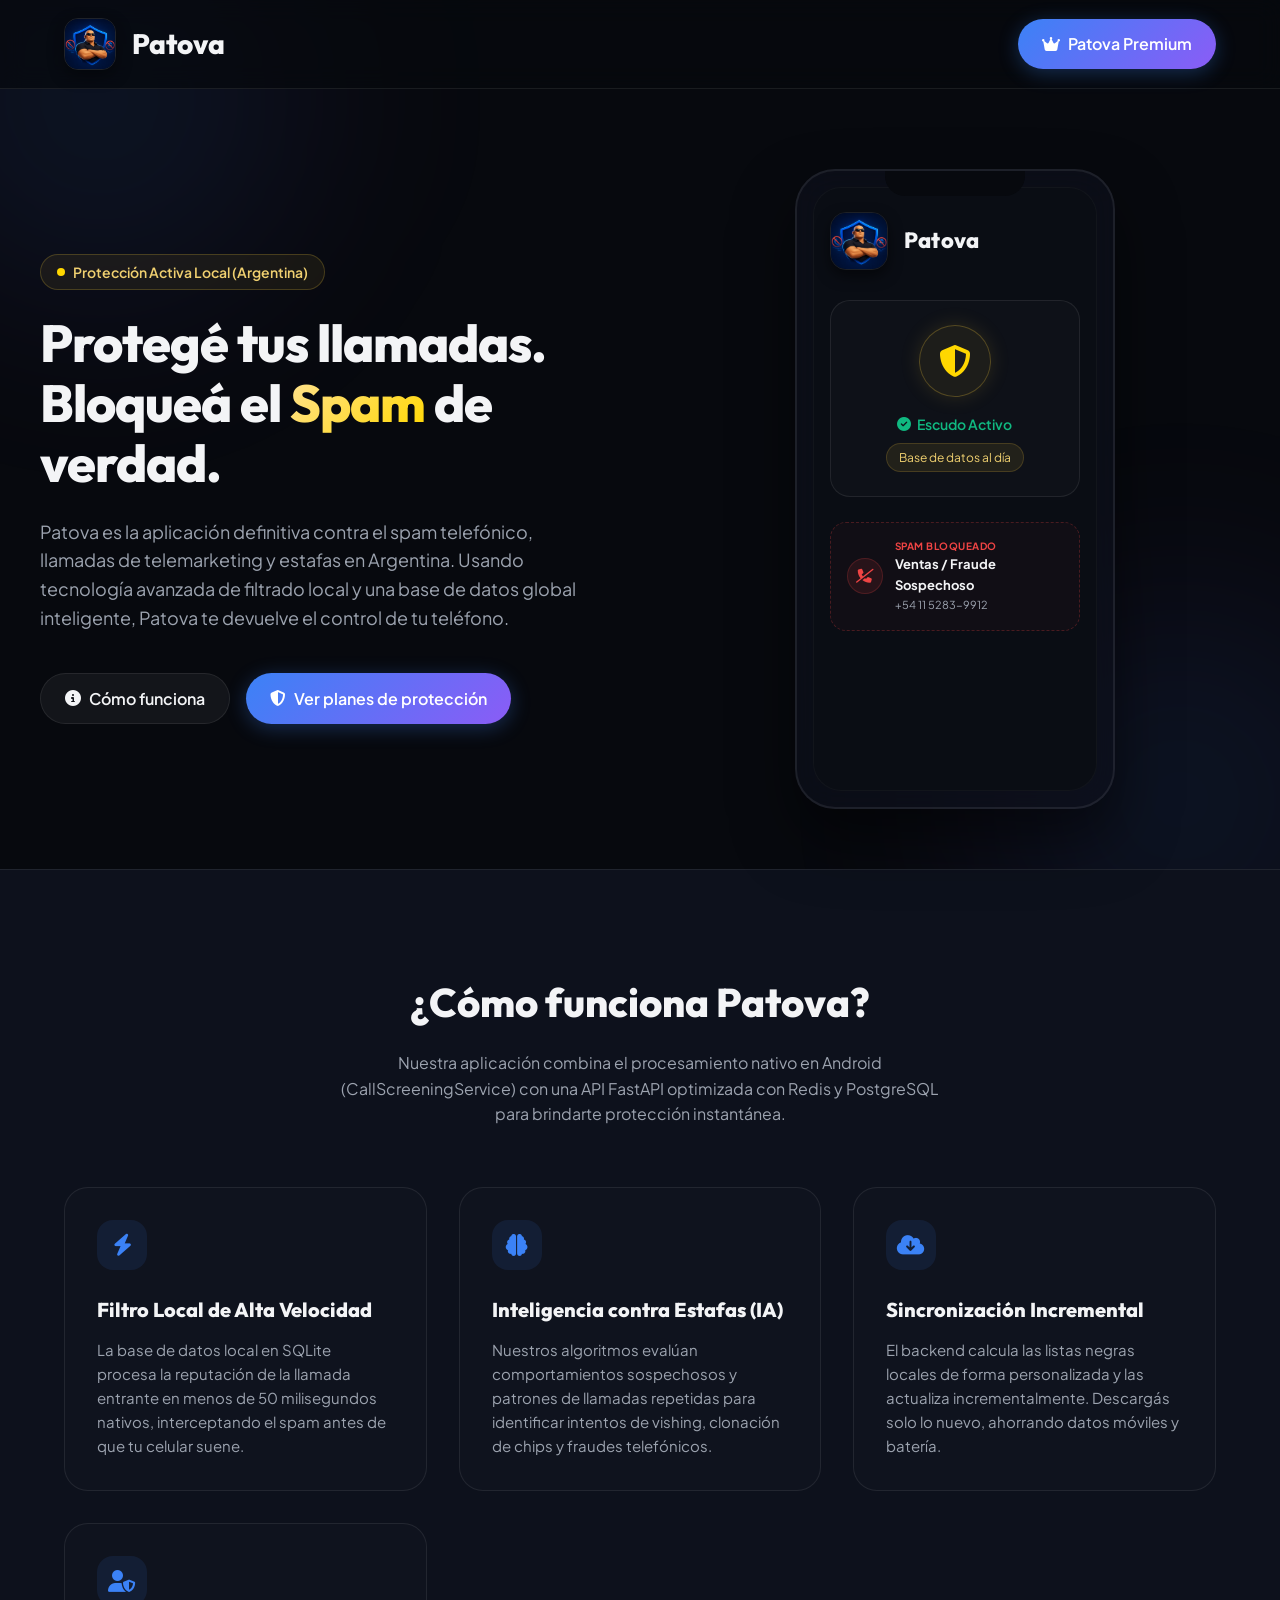
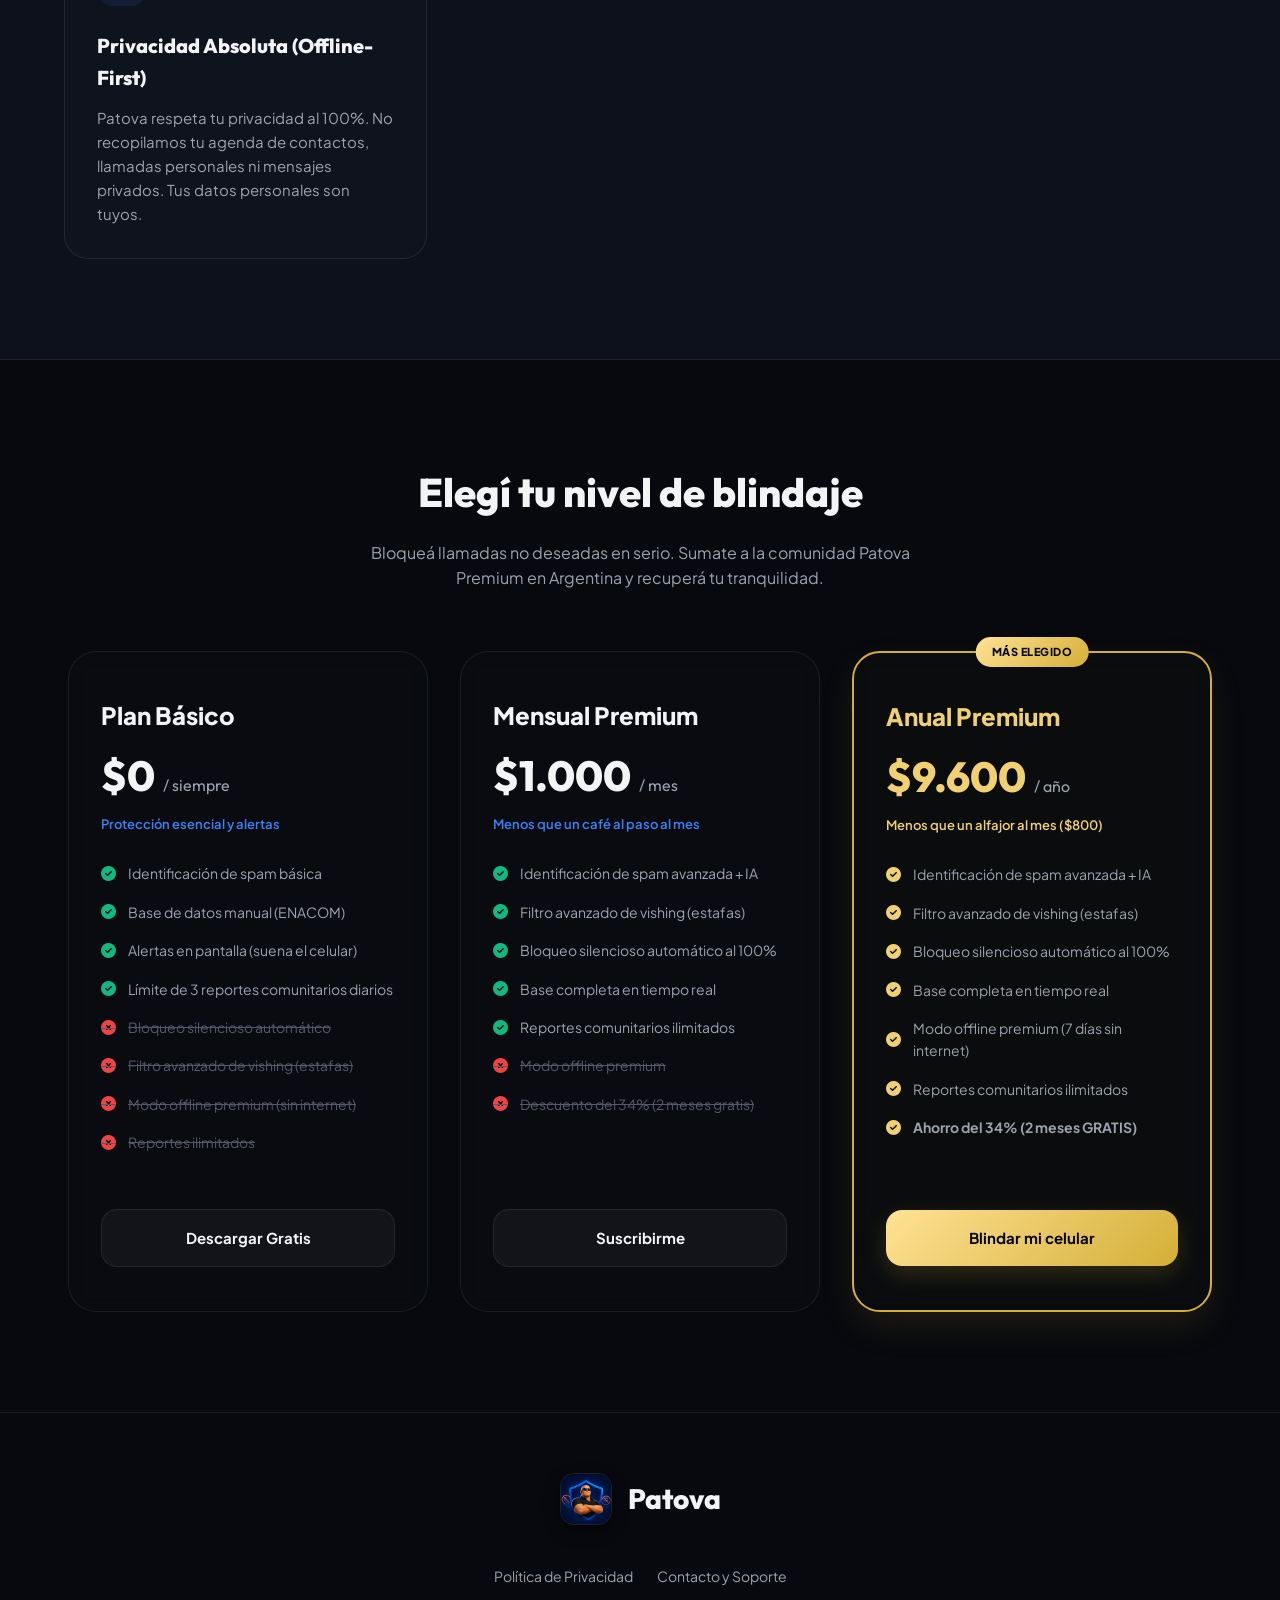
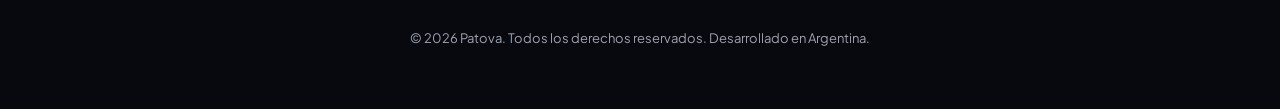
==== landing/index.html @ 560b497c "feat: extract landing page to a dedicated static directory for netlify/vercel deployment" ====
<!DOCTYPE html>
<html lang="es">
<head>
    <meta charset="UTF-8">
    <meta name="viewport" content="width=device-width, initial-scale=1.0">
    <title>Patova - Protección Inteligente contra el Spam Telefónico</title>
    <!-- Google Fonts -->
    <link rel="preconnect" href="https://fonts.googleapis.com">
    <link rel="preconnect" href="https://fonts.gstatic.com" crossorigin>
    <link href="https://fonts.googleapis.com/css2?family=Outfit:wght@300;400;600;800&family=Plus+Jakarta+Sans:wght@300;400;600;700&display=swap" rel="stylesheet">
    <!-- FontAwesome Icons -->
    <link rel="stylesheet" href="https://cdnjs.cloudflare.com/ajax/libs/font-awesome/6.4.0/css/all.min.css">
    
    <style>
        :root {
            --bg-primary: #07090E;
            --bg-secondary: #0D111C;
            --accent-primary: #3b82f6;
            --accent-secondary: #8b5cf6;
            --text-main: #f3f4f6;
            --text-muted: #9ca3af;
            --glass-bg: rgba(13, 17, 28, 0.7);
            --glass-border: rgba(255, 255, 255, 0.08);
            --gradient-accent: linear-gradient(135deg, #3b82f6 0%, #8b5cf6 100%);
            --primary-gold: #FFD700;
            --primary-gold-hover: #F0C400;
        }

        * {
            box-sizing: border-box;
            margin: 0;
            padding: 0;
        }

        body {
            font-family: 'Plus Jakarta Sans', sans-serif;
            background-color: var(--bg-primary);
            color: var(--text-main);
            line-height: 1.6;
            overflow-x: hidden;
        }

        h1, h2, h3 {
            font-family: 'Outfit', sans-serif;
            font-weight: 800;
        }

        /* Background glow elements */
        .bg-glow {
            position: absolute;
            width: 600px;
            height: 600px;
            border-radius: 50%;
            background: radial-gradient(circle, rgba(59, 130, 246, 0.12) 0%, rgba(139, 92, 246, 0.04) 50%, rgba(0, 0, 0, 0) 70%);
            z-index: -1;
            filter: blur(80px);
            pointer-events: none;
        }

        .glow-top-left {
            top: -200px;
            left: -200px;
        }

        .glow-bottom-right {
            bottom: -200px;
            right: -200px;
        }

        /* Container */
        .container {
            max-width: 1200px;
            margin: 0 auto;
            padding: 0 24px;
        }

        /* Header */
        header {
            padding: 18px 0;
            border-bottom: 1px solid var(--glass-border);
            backdrop-filter: blur(12px);
            background-color: rgba(7, 9, 14, 0.7);
            position: sticky;
            top: 0;
            z-index: 100;
        }

        .header-content {
            display: flex;
            justify-content: space-between;
            align-items: center;
        }

        .logo {
            display: flex;
            align-items: center;
            gap: 16px;
            font-family: 'Outfit', sans-serif;
            font-size: 28px;
            font-weight: 800;
            color: var(--text-main);
            text-decoration: none;
            transition: all 0.3s ease;
        }

        .logo img {
            height: 52px;
            width: 52px;
            border-radius: 14px;
            box-shadow: 0 6px 16px rgba(0,0,0,0.4);
            border: 1.5px solid rgba(255,255,255,0.1);
            transition: transform 0.3s cubic-bezier(0.16, 1, 0.3, 1), box-shadow 0.3s ease;
        }

        .logo:hover img {
            transform: scale(1.06);
            box-shadow: 0 8px 24px rgba(212, 175, 55, 0.3);
            border-color: rgba(212, 175, 55, 0.5);
        }

        .btn-premium {
            background: var(--gradient-accent);
            color: #fff;
            padding: 12px 24px;
            border-radius: 100px;
            font-weight: 600;
            text-decoration: none;
            display: flex;
            align-items: center;
            gap: 8px;
            box-shadow: 0 4px 20px rgba(59, 130, 246, 0.3);
            transition: all 0.3s ease;
            border: none;
            cursor: pointer;
        }

        .btn-premium:hover {
            transform: translateY(-2px);
            box-shadow: 0 8px 30px rgba(139, 92, 246, 0.5);
        }

        /* Hero Section */
        .hero {
            padding: 80px 0 60px;
            display: flex;
            align-items: center;
            justify-content: space-between;
            gap: 60px;
        }

        .hero-text {
            flex: 1;
            max-width: 600px;
        }

        .badge-live {
            background-color: rgba(212, 175, 55, 0.08);
            border: 1px solid rgba(212, 175, 55, 0.25);
            color: #F0D070;
            padding: 6px 16px;
            border-radius: 100px;
            font-size: 14px;
            font-weight: 600;
            display: inline-flex;
            align-items: center;
            gap: 8px;
            margin-bottom: 24px;
        }

        .badge-live .pulse-dot {
            width: 8px;
            height: 8px;
            background-color: var(--primary-gold);
            border-radius: 50%;
            animation: pulse 1.8s infinite;
        }

        @keyframes pulse {
            0% { transform: scale(0.9); opacity: 1; }
            50% { transform: scale(1.4); opacity: 0.4; }
            100% { transform: scale(0.9); opacity: 1; }
        }

        .hero h1 {
            font-size: 52px;
            line-height: 1.15;
            margin-bottom: 24px;
            letter-spacing: -1px;
        }

        .hero h1 span {
            background: linear-gradient(135deg, #FFE294 0%, var(--primary-gold) 100%);
            -webkit-background-clip: text;
            -webkit-text-fill-color: transparent;
        }

        .hero p {
            font-size: 18px;
            color: var(--text-muted);
            margin-bottom: 40px;
        }

        .hero-mockup {
            flex: 1;
            display: flex;
            justify-content: center;
            position: relative;
        }

        /* Glassmorphic phone mockup */
        .phone-mockup {
            width: 320px;
            height: 640px;
            border-radius: 40px;
            background: var(--glass-bg);
            border: 2px solid var(--glass-border);
            backdrop-filter: blur(20px);
            padding: 16px;
            box-shadow: 0 30px 60px rgba(0,0,0,0.5);
            position: relative;
            display: flex;
            flex-direction: column;
        }

        .phone-notch {
            width: 140px;
            height: 25px;
            background-color: var(--bg-primary);
            border-bottom-left-radius: 20px;
            border-bottom-right-radius: 20px;
            position: absolute;
            top: 0;
            left: 50%;
            transform: translateX(-50%);
            z-index: 10;
        }

        .phone-screen {
            flex: 1;
            background-color: #0A0D14;
            border-radius: 28px;
            overflow: hidden;
            display: flex;
            flex-direction: column;
            padding: 24px 16px;
            border: 1px solid rgba(255,255,255,0.03);
            position: relative;
        }

        .screen-header {
            display: flex;
            align-items: center;
            gap: 16px;
            margin-bottom: 30px;
        }

        .screen-logo {
            width: 58px;
            height: 58px;
            border-radius: 16px;
            box-shadow: 0 6px 14px rgba(0,0,0,0.5);
            border: 1px solid rgba(255,255,255,0.08);
        }

        .screen-title {
            font-weight: 800;
            font-size: 22px;
            font-family: 'Outfit', sans-serif;
            color: var(--text-main);
            letter-spacing: 0.2px;
        }

        /* Call Screening card mock */
        .shield-card {
            background: rgba(255, 255, 255, 0.02);
            border: 1px solid var(--glass-border);
            border-radius: 20px;
            padding: 24px;
            text-align: center;
            position: relative;
            margin-bottom: 24px;
        }

        .shield-icon-container {
            width: 72px;
            height: 72px;
            background: rgba(212, 175, 55, 0.08);
            border: 1.5px solid rgba(212, 175, 55, 0.3);
            color: var(--primary-gold);
            border-radius: 50%;
            display: flex;
            align-items: center;
            justify-content: center;
            font-size: 32px;
            margin: 0 auto 16px;
            box-shadow: 0 0 20px rgba(212, 175, 55, 0.15);
        }

        .shield-active {
            color: #10b981;
            font-weight: 600;
            font-size: 14px;
            display: flex;
            align-items: center;
            justify-content: center;
            gap: 6px;
        }

        .status-badge {
            display: inline-block;
            background-color: rgba(212, 175, 55, 0.1);
            color: #F0D070;
            border: 1px solid rgba(212, 175, 55, 0.2);
            padding: 4px 12px;
            border-radius: 100px;
            font-size: 12px;
            margin-top: 8px;
        }

        .incoming-call {
            background: rgba(239, 68, 68, 0.03);
            border: 1px dashed rgba(239, 68, 68, 0.25);
            border-radius: 16px;
            padding: 16px;
            display: flex;
            align-items: center;
            gap: 12px;
        }

        .caller-icon {
            width: 36px;
            height: 36px;
            background-color: rgba(239, 68, 68, 0.1);
            border: 1px solid rgba(239, 68, 68, 0.2);
            color: #ef4444;
            border-radius: 50%;
            display: flex;
            align-items: center;
            justify-content: center;
            font-size: 14px;
        }

        .caller-info {
            flex: 1;
            text-align: left;
        }

        .caller-name {
            font-weight: 700;
            font-size: 13px;
        }

        .caller-number {
            font-size: 11px;
            color: var(--text-muted);
        }

        .caller-verdict {
            color: #ef4444;
            font-size: 10px;
            font-weight: 700;
            text-transform: uppercase;
            letter-spacing: 0.5px;
        }

        /* Features section */
        .features {
            padding: 100px 0;
            background-color: var(--bg-secondary);
            border-top: 1px solid var(--glass-border);
            border-bottom: 1px solid var(--glass-border);
        }

        .section-title {
            text-align: center;
            margin-bottom: 60px;
        }

        .section-title h2 {
            font-size: 40px;
            margin-bottom: 16px;
        }

        .section-title p {
            color: var(--text-muted);
            max-width: 600px;
            margin: 0 auto;
        }

        .features-grid {
            display: grid;
            grid-template-columns: repeat(auto-fit, minmax(280px, 1fr));
            gap: 32px;
        }

        .feature-card {
            background-color: rgba(255,255,255,0.01);
            border: 1px solid var(--glass-border);
            border-radius: 24px;
            padding: 32px;
            transition: all 0.3s ease;
        }

        .feature-card:hover {
            transform: translateY(-5px);
            border-color: rgba(59, 130, 246, 0.3);
            background-color: rgba(255,255,255,0.02);
        }

        .feature-icon {
            width: 50px;
            height: 50px;
            background: rgba(59, 130, 246, 0.1);
            border-radius: 16px;
            display: flex;
            align-items: center;
            justify-content: center;
            font-size: 22px;
            color: var(--accent-primary);
            margin-bottom: 24px;
        }

        .feature-card h3 {
            font-size: 20px;
            margin-bottom: 12px;
        }

        .feature-card p {
            color: var(--text-muted);
            font-size: 15px;
        }

        /* Pricing Section */
        .pricing {
            padding: 100px 0;
            background-color: var(--bg-primary);
            position: relative;
        }

        .pricing-grid {
            display: flex;
            justify-content: center;
            gap: 32px;
            flex-wrap: wrap;
            margin-top: 48px;
        }

        .pricing-card {
            background-color: rgba(255, 255, 255, 0.01);
            border: 1px solid var(--glass-border);
            border-radius: 28px;
            padding: 44px 32px;
            width: 100%;
            max-width: 360px;
            display: flex;
            flex-direction: column;
            position: relative;
            backdrop-filter: blur(10px);
            transition: all 0.3s ease;
        }

        .pricing-card:hover {
            transform: translateY(-5px);
        }

        .pricing-card.highlighted {
            background-color: rgba(212, 175, 55, 0.02);
            border: 2px solid #D4AF37;
            box-shadow: 0 15px 35px rgba(212, 175, 55, 0.1);
        }

        .card-badge {
            position: absolute;
            top: -16px;
            left: 50%;
            transform: translateX(-50%);
            background: linear-gradient(135deg, #FFE294 0%, #D4AF37 100%);
            color: #07090E;
            padding: 6px 16px;
            border-radius: 100px;
            font-size: 11px;
            font-weight: 800;
            letter-spacing: 0.5px;
            text-transform: uppercase;
        }

        .plan-name {
            font-size: 24px;
            font-weight: 800;
            margin-bottom: 8px;
        }

        .plan-price {
            font-size: 42px;
            font-weight: 800;
            margin-bottom: 4px;
            font-family: 'Outfit', sans-serif;
            color: var(--text-main);
        }

        .pricing-card.highlighted .plan-price {
            color: #F0D070;
        }

        .plan-price span {
            font-size: 16px;
            color: var(--text-muted);
            font-weight: 400;
        }

        .plan-anchor {
            font-size: 13px;
            color: var(--accent-primary);
            font-weight: 600;
            margin-bottom: 28px;
        }

        .pricing-card.highlighted .plan-anchor {
            color: #F0D070;
        }

        .plan-features {
            list-style: none;
            margin-bottom: 40px;
            flex-grow: 1;
        }

        .plan-features li {
            font-size: 14px;
            color: var(--text-muted);
            margin-bottom: 16px;
            display: flex;
            align-items: center;
            gap: 12px;
        }

        .plan-features li i {
            color: #10b981;
            font-size: 15px;
        }

        .plan-features li.excluded {
            color: #555866;
            text-decoration: line-through;
        }

        .plan-features li.excluded i {
            color: #ef4444;
        }

        .btn-pricing {
            display: inline-flex;
            align-items: center;
            justify-content: center;
            width: 100%;
            padding: 16px 24px;
            background-color: rgba(255, 255, 255, 0.04);
            border: 1px solid var(--glass-border);
            border-radius: 16px;
            color: var(--text-main);
            font-size: 15px;
            font-weight: 700;
            text-decoration: none;
            cursor: pointer;
            transition: all 0.3s ease;
        }

        .btn-pricing:hover {
            background-color: rgba(255, 255, 255, 0.08);
        }

        .btn-pricing.highlighted {
            background: linear-gradient(135deg, #FFE294 0%, #D4AF37 100%);
            color: #07090E;
            border: none;
            box-shadow: 0 8px 24px rgba(212, 175, 55, 0.2);
        }

        .btn-pricing.highlighted:hover {
            transform: translateY(-2px);
            box-shadow: 0 12px 28px rgba(212, 175, 55, 0.3);
        }

        /* Footer / Compliance */
        footer {
            padding: 60px 0;
            text-align: center;
            border-top: 1px solid var(--glass-border);
            background-color: var(--bg-primary);
        }

        .footer-content {
            display: flex;
            flex-direction: column;
            align-items: center;
            gap: 24px;
        }

        .footer-links {
            display: flex;
            gap: 24px;
            margin: 16px 0;
        }

        .footer-links a {
            color: var(--text-muted);
            text-decoration: none;
            font-size: 14px;
            cursor: pointer;
            transition: color 0.2s ease;
        }

        .footer-links a:hover {
            color: var(--accent-primary);
        }

        .copyright {
            font-size: 13px;
            color: var(--text-muted);
        }

        /* Modal for Privacy Policy */
        .modal {
            display: none;
            position: fixed;
            z-index: 1000;
            left: 0;
            top: 0;
            width: 100%;
            height: 100%;
            background-color: rgba(7, 9, 14, 0.96);
            backdrop-filter: blur(10px);
            overflow-y: auto;
        }

        .modal-content {
            background-color: var(--bg-secondary);
            margin: 60px auto;
            padding: 40px;
            border: 1px solid var(--glass-border);
            border-radius: 28px;
            max-width: 800px;
            position: relative;
            box-shadow: 0 20px 50px rgba(0,0,0,0.5);
            text-align: left;
        }

        .close-modal {
            position: absolute;
            right: 24px;
            top: 24px;
            font-size: 28px;
            cursor: pointer;
            color: var(--text-muted);
            transition: color 0.2s ease;
        }

        .close-modal:hover {
            color: #fff;
        }

        .modal h2 {
            font-size: 32px;
            margin-bottom: 24px;
            background: var(--gradient-accent);
            -webkit-background-clip: text;
            -webkit-text-fill-color: transparent;
        }

        .modal h3 {
            font-size: 18px;
            margin: 20px 0 10px;
            color: var(--accent-primary);
        }

        .modal p {
            color: var(--text-muted);
            margin-bottom: 16px;
            font-size: 14px;
        }

        .modal ul {
            margin-left: 20px;
            margin-bottom: 16px;
            color: var(--text-muted);
            font-size: 14px;
        }

        /* Responsive */
        @media (max-width: 968px) {
            .hero {
                flex-direction: column;
                text-align: center;
                padding-top: 60px;
            }
            .hero-text {
                max-width: 100%;
            }
            .hero h1 {
                font-size: 40px;
            }
            .hero-mockup {
                margin-top: 40px;
            }
            .pricing-grid {
                flex-direction: column;
                align-items: center;
            }
        }
    </style>
</head>
<body>
    <div class="bg-glow glow-top-left"></div>
    <div class="bg-glow glow-bottom-right"></div>

    <!-- Header -->
    <header>
        <div class="container header-content">
            <a href="#" class="logo">
                <img src="patova-icon.png" alt="Patova Logo"> Patova
            </a>
            <a href="#premium" class="btn-premium">
                <i class="fa-solid fa-crown"></i> Patova Premium
            </a>
        </div>
    </header>

    <!-- Hero -->
    <section class="container hero">
        <div class="hero-text">
            <div class="badge-live">
                <div class="pulse-dot"></div> Protección Activa Local (Argentina)
            </div>
            <h1>Protegé tus llamadas. Bloqueá el <span>Spam</span> de verdad.</h1>
            <p>Patova es la aplicación definitiva contra el spam telefónico, llamadas de telemarketing y estafas en Argentina. Usando tecnología avanzada de filtrado local y una base de datos global inteligente, Patova te devuelve el control de tu teléfono.</p>
            <div style="display: flex; gap: 16px; flex-wrap: wrap; justify-content: inherit;">
                <a href="#features" class="btn-premium" style="background: rgba(255,255,255,0.05); border: 1px solid var(--glass-border); box-shadow: none; color: var(--text-main);">
                    <i class="fa-solid fa-circle-info"></i> Cómo funciona
                </a>
                <a href="#premium" class="btn-premium">
                    <i class="fa-solid fa-shield-halved"></i> Ver planes de protección
                </a>
            </div>
        </div>
        
        <div class="hero-mockup">
            <div class="phone-mockup">
                <div class="phone-notch"></div>
                <div class="phone-screen">
                    <div class="screen-header">
                        <img class="screen-logo" src="patova-icon.png" alt="Patova App Logo">
                        <div class="screen-title">Patova</div>
                    </div>
                    
                    <div class="shield-card">
                        <div class="shield-icon-container">
                            <i class="fa-solid fa-shield-halved"></i>
                        </div>
                        <div class="shield-active">
                            <i class="fa-solid fa-circle-check"></i> Escudo Activo
                        </div>
                        <span class="status-badge">Base de datos al día</span>
                    </div>

                    <div class="incoming-call">
                        <div class="caller-icon">
                            <i class="fa-solid fa-phone-slash"></i>
                        </div>
                        <div class="caller-info">
                            <div class="caller-verdict">SPAM BLOQUEADO</div>
                            <div class="caller-name">Ventas / Fraude Sospechoso</div>
                            <div class="caller-number">+54 11 5283-9912</div>
                        </div>
                    </div>
                </div>
            </div>
        </div>
    </section>

    <!-- Features -->
    <section id="features" class="features">
        <div class="container">
            <div class="section-title">
                <h2>¿Cómo funciona Patova?</h2>
                <p>Nuestra aplicación combina el procesamiento nativo en Android (CallScreeningService) con una API FastAPI optimizada con Redis y PostgreSQL para brindarte protección instantánea.</p>
            </div>
            
            <div class="features-grid">
                <!-- Feature 1 -->
                <div class="feature-card">
                    <div class="feature-icon">
                        <i class="fa-solid fa-bolt"></i>
                    </div>
                    <h3>Filtro Local de Alta Velocidad</h3>
                    <p>La base de datos local en SQLite procesa la reputación de la llamada entrante en menos de 50 milisegundos nativos, interceptando el spam antes de que tu celular suene.</p>
                </div>
                <!-- Feature 2 -->
                <div class="feature-card">
                    <div class="feature-icon">
                        <i class="fa-solid fa-brain"></i>
                    </div>
                    <h3>Inteligencia contra Estafas (IA)</h3>
                    <p>Nuestros algoritmos evalúan comportamientos sospechosos y patrones de llamadas repetidas para identificar intentos de vishing, clonación de chips y fraudes telefónicos.</p>
                </div>
                <!-- Feature 3 -->
                <div class="feature-card">
                    <div class="feature-icon">
                        <i class="fa-solid fa-cloud-arrow-down"></i>
                    </div>
                    <h3>Sincronización Incremental</h3>
                    <p>El backend calcula las listas negras locales de forma personalizada y las actualiza incrementalmente. Descargás solo lo nuevo, ahorrando datos móviles y batería.</p>
                </div>
                <!-- Feature 4 -->
                <div class="feature-card">
                    <div class="feature-icon">
                        <i class="fa-solid fa-user-shield"></i>
                    </div>
                    <h3>Privacidad Absoluta (Offline-First)</h3>
                    <p>Patova respeta tu privacidad al 100%. No recopilamos tu agenda de contactos, llamadas personales ni mensajes privados. Tus datos personales son tuyos.</p>
                </div>
            </div>
        </div>
    </section>

    <!-- Pricing / Planes -->
    <section id="premium" class="pricing">
        <div class="container">
            <div class="section-title">
                <h2>Elegí tu nivel de blindaje</h2>
                <p>Bloqueá llamadas no deseadas en serio. Sumate a la comunidad Patova Premium en Argentina y recuperá tu tranquilidad.</p>
            </div>

            <div class="pricing-grid">
                <!-- Plan Gratis -->
                <div class="pricing-card">
                    <div class="plan-name">Plan Básico</div>
                    <div class="plan-price">$0 <span>/ siempre</span></div>
                    <div class="plan-anchor">Protección esencial y alertas</div>
                    
                    <ul class="plan-features">
                        <li><i class="fa-solid fa-circle-check"></i> Identificación de spam básica</li>
                        <li><i class="fa-solid fa-circle-check"></i> Base de datos manual (ENACOM)</li>
                        <li><i class="fa-solid fa-circle-check"></i> Alertas en pantalla (suena el celular)</li>
                        <li><i class="fa-solid fa-circle-check"></i> Límite de 3 reportes comunitarios diarios</li>
                        <li class="excluded"><i class="fa-solid fa-circle-xmark"></i> Bloqueo silencioso automático</li>
                        <li class="excluded"><i class="fa-solid fa-circle-xmark"></i> Filtro avanzado de vishing (estafas)</li>
                        <li class="excluded"><i class="fa-solid fa-circle-xmark"></i> Modo offline premium (sin internet)</li>
                        <li class="excluded"><i class="fa-solid fa-circle-xmark"></i> Reportes ilimitados</li>
                    </ul>

                    <a href="#" class="btn-pricing">Descargar Gratis</a>
                </div>

                <!-- Plan Mensual Premium -->
                <div class="pricing-card">
                    <div class="plan-name">Mensual Premium</div>
                    <div class="plan-price">$1.000 <span>/ mes</span></div>
                    <div class="plan-anchor">Menos que un café al paso al mes</div>
                    
                    <ul class="plan-features">
                        <li><i class="fa-solid fa-circle-check"></i> Identificación de spam avanzada + IA</li>
                        <li><i class="fa-solid fa-circle-check"></i> Filtro avanzado de vishing (estafas)</li>
                        <li><i class="fa-solid fa-circle-check"></i> Bloqueo silencioso automático al 100%</li>
                        <li><i class="fa-solid fa-circle-check"></i> Base completa en tiempo real</li>
                        <li><i class="fa-solid fa-circle-check"></i> Reportes comunitarios ilimitados</li>
                        <li class="excluded"><i class="fa-solid fa-circle-xmark"></i> Modo offline premium</li>
                        <li class="excluded"><i class="fa-solid fa-circle-xmark"></i> Descuento del 34% (2 meses gratis)</li>
                    </ul>

                    <a href="#" class="btn-pricing">Suscribirme</a>
                </div>

                <!-- Plan Anual Premium -->
                <div class="pricing-card highlighted">
                    <div class="card-badge">Más Elegido</div>
                    <div class="plan-name" style="color: #F0D070;">Anual Premium</div>
                    <div class="plan-price">$9.600 <span>/ año</span></div>
                    <div class="plan-anchor">Menos que un alfajor al mes ($800)</div>
                    
                    <ul class="plan-features">
                        <li><i class="fa-solid fa-circle-check" style="color: #F0D070;"></i> Identificación de spam avanzada + IA</li>
                        <li><i class="fa-solid fa-circle-check" style="color: #F0D070;"></i> Filtro avanzado de vishing (estafas)</li>
                        <li><i class="fa-solid fa-circle-check" style="color: #F0D070;"></i> Bloqueo silencioso automático al 100%</li>
                        <li><i class="fa-solid fa-circle-check" style="color: #F0D070;"></i> Base completa en tiempo real</li>
                        <li><i class="fa-solid fa-circle-check" style="color: #F0D070;"></i> Modo offline premium (7 días sin internet)</li>
                        <li><i class="fa-solid fa-circle-check" style="color: #F0D070;"></i> Reportes comunitarios ilimitados</li>
                        <li><i class="fa-solid fa-circle-check" style="color: #F0D070;"></i> <strong>Ahorro del 34% (2 meses GRATIS)</strong></li>
                    </ul>

                    <a href="#" class="btn-pricing highlighted">Blindar mi celular</a>
                </div>
            </div>
        </div>
    </section>

    <!-- Footer -->
    <footer>
        <div class="container footer-content">
            <a href="#" class="logo">
                <img src="patova-icon.png" alt="Patova Logo"> Patova
            </a>
            <div class="footer-links">
                <a onclick="openModal()">Política de Privacidad</a>
                <a href="mailto:soporte@patova.com.ar">Contacto y Soporte</a>
            </div>
            <div class="copyright">
                &copy; 2026 Patova. Todos los derechos reservados. Desarrollado en Argentina.
            </div>
        </div>
    </footer>

    <!-- Privacy Policy Modal -->
    <div id="privacyModal" class="modal">
        <div class="modal-content">
            <span class="close-modal" onclick="closeModal()">&times;</span>
            <h2>Política de Privacidad</h2>
            <p><strong>Última actualización: 30 de mayo de 2026</strong></p>
            <p>En Patova, nos tomamos muy en serio la privacidad y seguridad de tus datos. Esta Política de Privacidad detalla cómo recopilamos, utilizamos y protegemos la información cuando utilizas nuestra aplicación móvil y nuestros servicios de backend.</p>
            
            <h3>1. Información que recopilamos</h3>
            <p>Para brindarte el servicio de identificación y bloqueo de spam, Patova recopila y procesa únicamente la siguiente información:</p>
            <ul>
                <li><strong>Números de llamadas entrantes:</strong> Cuando recibes una llamada, la aplicación móvil procesa de manera estrictamente local en la base de datos SQLite el número entrante para compararlo con su lista de reputación. Solo los números reportados como SPAM o sospechosos son analizados asíncronamente.</li>
                <li><strong>Datos de reportes de Spam:</strong> Cuando reportas manualmente un número molesto, recopilamos ese número, la categoría seleccionada y la fecha del reporte.</li>
                <li><strong>Identificador de dispositivo único anonimizado:</strong> Generamos un identificador único anonimizado al instalar la app para prevenir abusos y reportes fraudulentos de spam.</li>
            </ul>

            <h3>2. Información que NO recopilamos</h3>
            <p>Patova está construida bajo la filosofía offline-first y privacidad por diseño:</p>
            <ul>
                <li><strong>NO recopilamos ni subimos tu agenda de contactos</strong> personales a nuestros servidores.</li>
                <li><strong>NO grabamos</strong> tus llamadas telefónicas ni almacenamos el contenido de las mismas.</li>
                <li><strong>NO recopilamos</strong> ni leemos tus mensajes de texto (SMS).</li>
                <li><strong>NO vendemos</strong> ni alquilamos tus datos personales a empresas de publicidad ni a terceros.</li>
            </ul>

            <h3>3. Uso de la Información</h3>
            <p>Utilizamos la información recopilada exclusivamente para:</p>
            <ul>
                <li>Alimentar el motor de reputación global de números sospechosos y mejorar la efectividad del bloqueo de spam.</li>
                <li>Procesar de forma segura tu suscripción premium a través de nuestro integrador oficial de pagos (Mercado Pago).</li>
                <li>Dar soporte y responder a tus consultas técnicas.</li>
            </ul>

            <h3>4. Seguridad de los datos</h3>
            <p>Todos los tráficos de datos entre la aplicación móvil de Patova y nuestro servidor backend se realizan bajo el protocolo seguro y cifrado HTTPS (TLS). Las suscripciones y datos de cobros son gestionados de forma completamente segura directamente por las pasarelas oficiales de Mercado Pago.</p>

            <h3>5. Contacto</h3>
            <p>Si tienes alguna pregunta o inquietud respecto a nuestra política de privacidad, puedes contactarnos directamente enviando un correo electrónico a <strong>soporte@patova.com.ar</strong>.</p>
        </div>
    </div>

    <script>
        const modal = document.getElementById("privacyModal");

        function openModal() {
            modal.style.display = "block";
            document.body.style.overflow = "hidden"; // Disable background scrolling
        }

        function closeModal() {
            modal.style.display = "none";
            document.body.style.overflow = "auto"; // Re-enable scrolling
        }

        // Close modal if user clicks outside of the modal box
        window.onclick = function(event) {
            if (event.target == modal) {
                closeModal();
            }
        }
    </script>
</body>
</html>
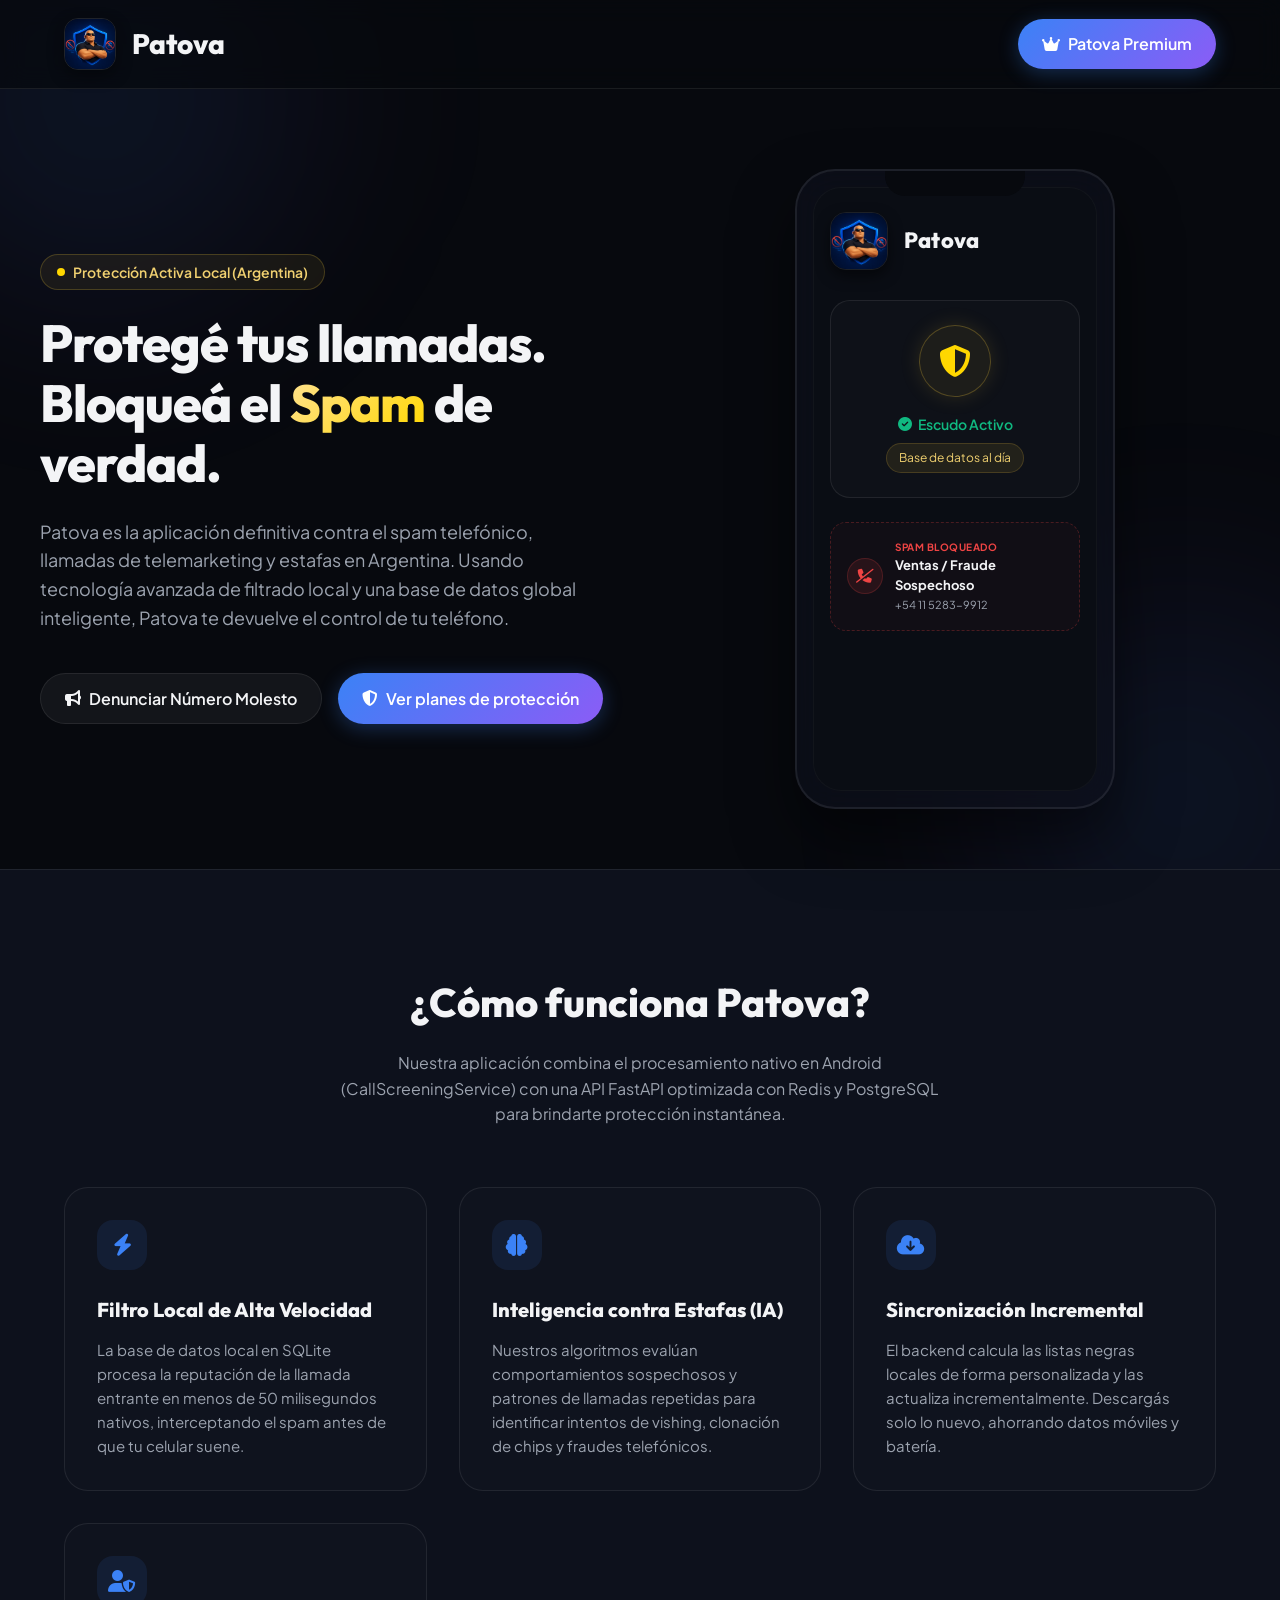
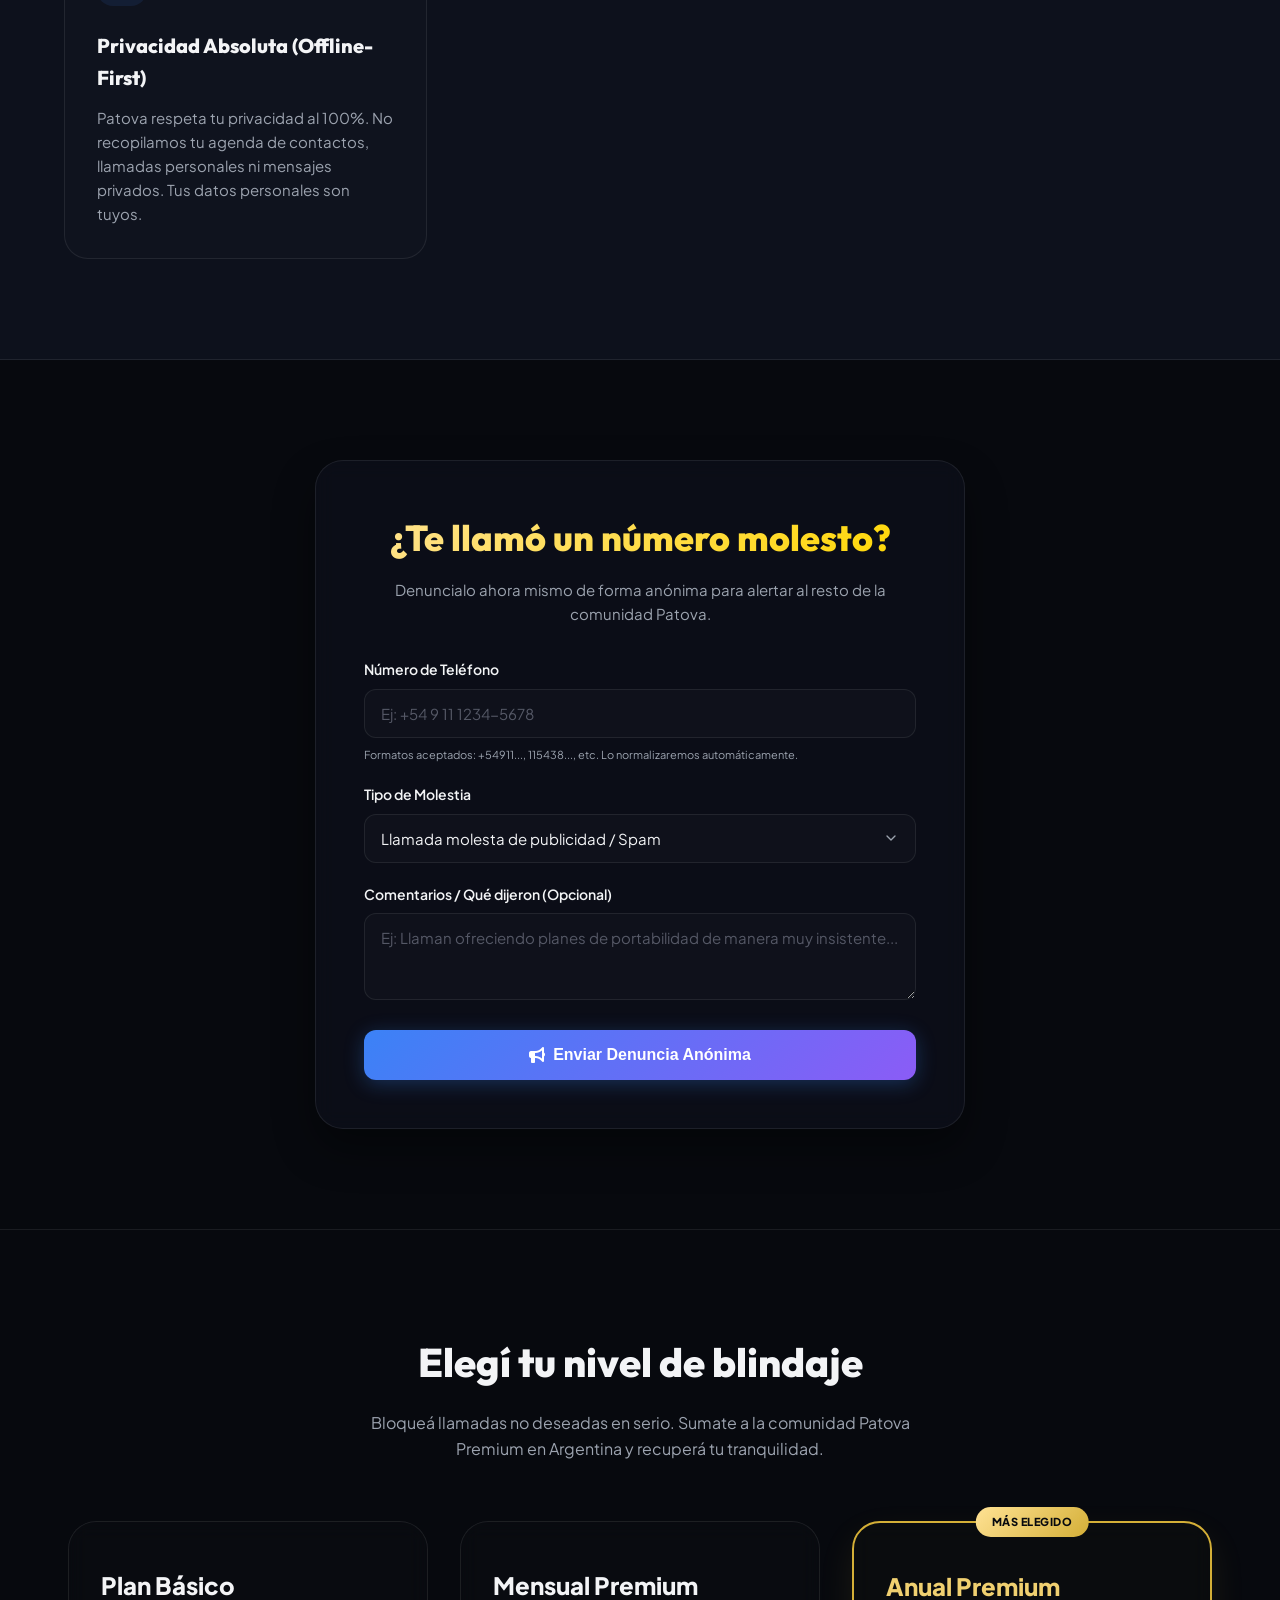
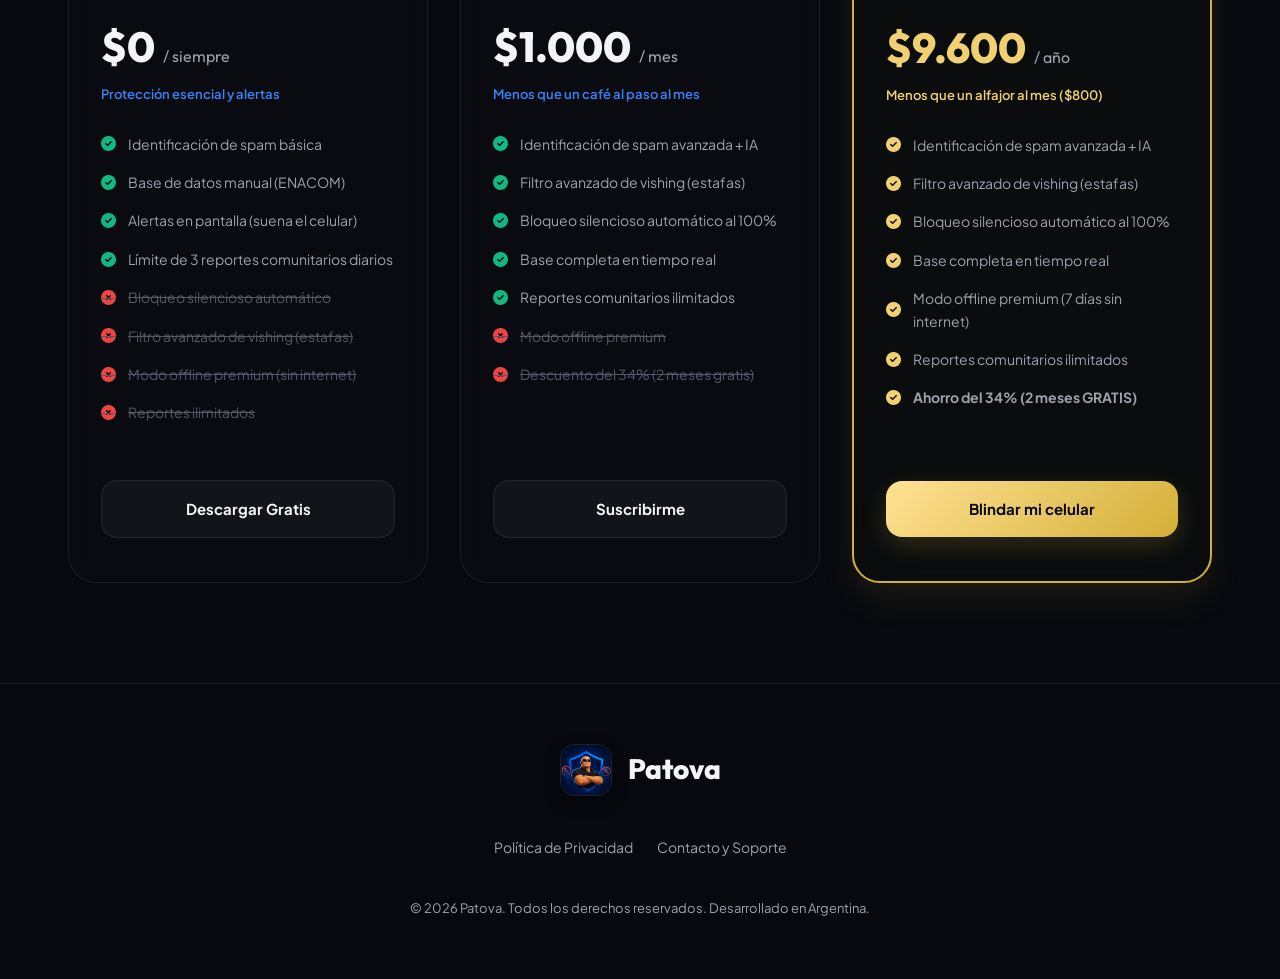
==== commit d3a8def2: "agrega seed por rangos" ====
--- a/landing/index.html
+++ b/landing/index.html
@@ -707,6 +707,120 @@
                 align-items: center;
             }
         }
+
+        /* Report Section */
+        .report-section {
+            padding: 100px 0;
+            background-color: var(--bg-primary);
+            border-bottom: 1px solid var(--glass-border);
+            position: relative;
+        }
+
+        .report-container {
+            max-width: 650px;
+            margin: 0 auto;
+            background: var(--glass-bg);
+            border: 1px solid var(--glass-border);
+            border-radius: 28px;
+            padding: 48px;
+            box-shadow: 0 20px 40px rgba(0, 0, 0, 0.4);
+            backdrop-filter: blur(10px);
+            text-align: center;
+        }
+
+        .report-container h2 {
+            font-size: 36px;
+            margin-bottom: 12px;
+            background: linear-gradient(135deg, #FFE294 0%, var(--primary-gold) 100%);
+            -webkit-background-clip: text;
+            -webkit-text-fill-color: transparent;
+        }
+
+        .report-container p.desc {
+            color: var(--text-muted);
+            font-size: 15px;
+            margin-bottom: 32px;
+        }
+
+        .report-form {
+            text-align: left;
+            display: flex;
+            flex-direction: column;
+            gap: 20px;
+        }
+
+        .form-group {
+            display: flex;
+            flex-direction: column;
+            gap: 8px;
+        }
+
+        .form-group label {
+            font-size: 14px;
+            font-weight: 600;
+            color: var(--text-main);
+        }
+
+        .form-control {
+            background-color: rgba(255, 255, 255, 0.02);
+            border: 1px solid var(--glass-border);
+            border-radius: 12px;
+            padding: 14px 16px;
+            color: var(--text-main);
+            font-size: 15px;
+            font-family: inherit;
+            transition: all 0.3s ease;
+            width: 100%;
+        }
+
+        .form-control:focus {
+            outline: none;
+            border-color: var(--primary-gold);
+            background-color: rgba(255, 255, 255, 0.05);
+            box-shadow: 0 0 10px rgba(255, 215, 0, 0.1);
+        }
+
+        .form-control::placeholder {
+            color: #555866;
+        }
+
+        select.form-control {
+            cursor: pointer;
+            appearance: none;
+            background-image: url("data:image/svg+xml,%3Csvg xmlns='http://www.w3.org/2000/svg' viewBox='0 0 24 24' fill='none' stroke='%239ca3af' stroke-width='2' stroke-linecap='round' stroke-linejoin='round'%3E%3Cpolyline points='6 9 12 15 18 9'%3E%3C/polyline%3E%3C/svg%3E");
+            background-repeat: no-repeat;
+            background-position: right 16px center;
+            background-size: 16px;
+            padding-right: 40px;
+        }
+
+        .report-toast {
+            display: none;
+            padding: 16px;
+            border-radius: 12px;
+            font-size: 14px;
+            font-weight: 600;
+            margin-top: 16px;
+            text-align: center;
+            animation: fadeIn 0.3s ease;
+        }
+
+        .toast-success {
+            background-color: rgba(16, 185, 129, 0.1);
+            border: 1px solid rgba(16, 185, 129, 0.3);
+            color: #10b981;
+        }
+
+        .toast-error {
+            background-color: rgba(239, 110, 110, 0.1);
+            border: 1px solid rgba(239, 110, 110, 0.3);
+            color: #ef4444;
+        }
+
+        @keyframes fadeIn {
+            from { opacity: 0; transform: translateY(10px); }
+            to { opacity: 1; transform: translateY(0); }
+        }
     </style>
 </head>
 <body>
@@ -734,8 +848,8 @@
             <h1>Protegé tus llamadas. Bloqueá el <span>Spam</span> de verdad.</h1>
             <p>Patova es la aplicación definitiva contra el spam telefónico, llamadas de telemarketing y estafas en Argentina. Usando tecnología avanzada de filtrado local y una base de datos global inteligente, Patova te devuelve el control de tu teléfono.</p>
             <div style="display: flex; gap: 16px; flex-wrap: wrap; justify-content: inherit;">
-                <a href="#features" class="btn-premium" style="background: rgba(255,255,255,0.05); border: 1px solid var(--glass-border); box-shadow: none; color: var(--text-main);">
-                    <i class="fa-solid fa-circle-info"></i> Cómo funciona
+                <a href="#report-spam" class="btn-premium" style="background: rgba(255,255,255,0.05); border: 1px solid var(--glass-border); box-shadow: none; color: var(--text-main);">
+                    <i class="fa-solid fa-bullhorn"></i> Denunciar Número Molesto
                 </a>
                 <a href="#premium" class="btn-premium">
                     <i class="fa-solid fa-shield-halved"></i> Ver planes de protección
@@ -822,6 +936,46 @@
         </div>
     </section>
 
+    <!-- Sección de Reporte Público -->
+    <section id="report-spam" class="report-section">
+        <div class="container">
+            <div class="report-container">
+                <h2>¿Te llamó un número molesto?</h2>
+                <p class="desc">Denuncialo ahora mismo de forma anónima para alertar al resto de la comunidad Patova.</p>
+                
+                <form id="publicReportForm" class="report-form">
+                    <div class="form-group">
+                        <label for="publicReportNumber">Número de Teléfono</label>
+                        <input type="text" id="publicReportNumber" class="form-control" placeholder="Ej: +54 9 11 1234-5678" required>
+                        <span style="font-size: 11px; color: var(--text-muted);">Formatos aceptados: +54911..., 115438..., etc. Lo normalizaremos automáticamente.</span>
+                    </div>
+                    
+                    <div class="form-group">
+                        <label for="publicReportType">Tipo de Molestia</label>
+                        <select id="publicReportType" class="form-control">
+                            <option value="SPAM_CALL">Llamada molesta de publicidad / Spam</option>
+                            <option value="ROBOCALL">Llamada fantasma (Suena y corta / Robocall)</option>
+                            <option value="SCAM">Sospecha de estafa / Cobranzas dudosas (Vishing)</option>
+                            <option value="FRAUD">Fraude telefónico / Clonación / Suplantación</option>
+                            <option value="OTHER">Otro tipo de molestia</option>
+                        </select>
+                    </div>
+
+                    <div class="form-group">
+                        <label for="publicReportDesc">Comentarios / Qué dijeron (Opcional)</label>
+                        <textarea id="publicReportDesc" class="form-control" rows="3" placeholder="Ej: Llaman ofreciendo planes de portabilidad de manera muy insistente..." style="resize: vertical;"></textarea>
+                    </div>
+                    
+                    <button type="submit" id="publicReportBtn" class="btn-premium" style="width: 100%; justify-content: center; padding: 16px 24px; font-size: 16px; border: none; cursor: pointer; border-radius: 12px; margin-top: 10px;">
+                        <i class="fa-solid fa-bullhorn"></i> Enviar Denuncia Anónima
+                    </button>
+                </form>
+                
+                <div id="publicReportToast" class="report-toast"></div>
+            </div>
+        </div>
+    </section>
+
     <!-- Pricing / Planes -->
     <section id="premium" class="pricing">
         <div class="container">
@@ -970,5 +1124,93 @@
             }
         }
     </script>
+
+    <script>
+        // Lógica del Formulario Público de Reportes de Spam
+        document.addEventListener("DOMContentLoaded", () => {
+            const form = document.getElementById("publicReportForm");
+            const numberInput = document.getElementById("publicReportNumber");
+            const typeSelect = document.getElementById("publicReportType");
+            const descTextarea = document.getElementById("publicReportDesc");
+            const submitBtn = document.getElementById("publicReportBtn");
+            const toast = document.getElementById("publicReportToast");
+
+            // Obtener o crear un device_id único persistente en el navegador
+            let deviceId = localStorage.getItem("patova_public_device_id");
+            if (!deviceId) {
+                try {
+                    deviceId = "web-client-" + self.crypto.randomUUID();
+                } catch (e) {
+                    // Fallback para navegadores antiguos
+                    deviceId = "web-client-" + Math.random().toString(36).substring(2) + Date.now().toString(36);
+                }
+                localStorage.setItem("patova_public_device_id", deviceId);
+            }
+
+            function showToast(message, isError = false) {
+                toast.textContent = message;
+                toast.className = `report-toast ${isError ? 'toast-error' : 'toast-success'}`;
+                toast.style.display = "block";
+            }
+
+            function hideToast() {
+                toast.style.display = "none";
+                toast.textContent = "";
+            }
+
+            // Determinar la URL del backend dinámicamente
+            let backendUrl = "";
+            if (window.location.hostname === "localhost" || window.location.hostname === "127.0.0.1") {
+                // Desarrollo local
+                backendUrl = "http://127.0.0.1:8000";
+            } else {
+                // Dominio de producción (modificar según corresponda)
+                backendUrl = "https://api.patova.com.ar";
+            }
+
+            form.addEventListener("submit", async (e) => {
+                e.preventDefault();
+                hideToast();
+
+                const number = numberInput.value.trim();
+                const reportType = typeSelect.value;
+                const description = descTextarea.value.trim() || null;
+
+                submitBtn.disabled = true;
+                const originalContent = submitBtn.innerHTML;
+                submitBtn.innerHTML = '<i class="fa-solid fa-spinner fa-spin"></i> Procesando reporte...';
+
+                try {
+                    const response = await fetch(`${backendUrl}/v1/report/public`, {
+                        method: "POST",
+                        headers: {
+                            "Content-Type": "application/json"
+                        },
+                        body: JSON.stringify({
+                            number: number,
+                            device_id: deviceId,
+                            report_type: reportType,
+                            description: description
+                        })
+                    });
+
+                    const data = await response.json();
+
+                    if (!response.ok) {
+                        const errorDetail = data.detail || "Error al enviar el reporte.";
+                        showToast(`Error: ${errorDetail}`, true);
+                    } else {
+                        showToast(`¡Gracias! El número ${data.number_e164} ha sido denunciado con éxito. Reputación actualizada: ${data.new_spam_score}/100.`, false);
+                        form.reset();
+                    }
+                } catch (err) {
+                    showToast(`Error de conexión: ${err.message}`, true);
+                } finally {
+                    submitBtn.disabled = false;
+                    submitBtn.innerHTML = originalContent;
+                }
+            });
+        });
+    </script>
 </body>
 </html>
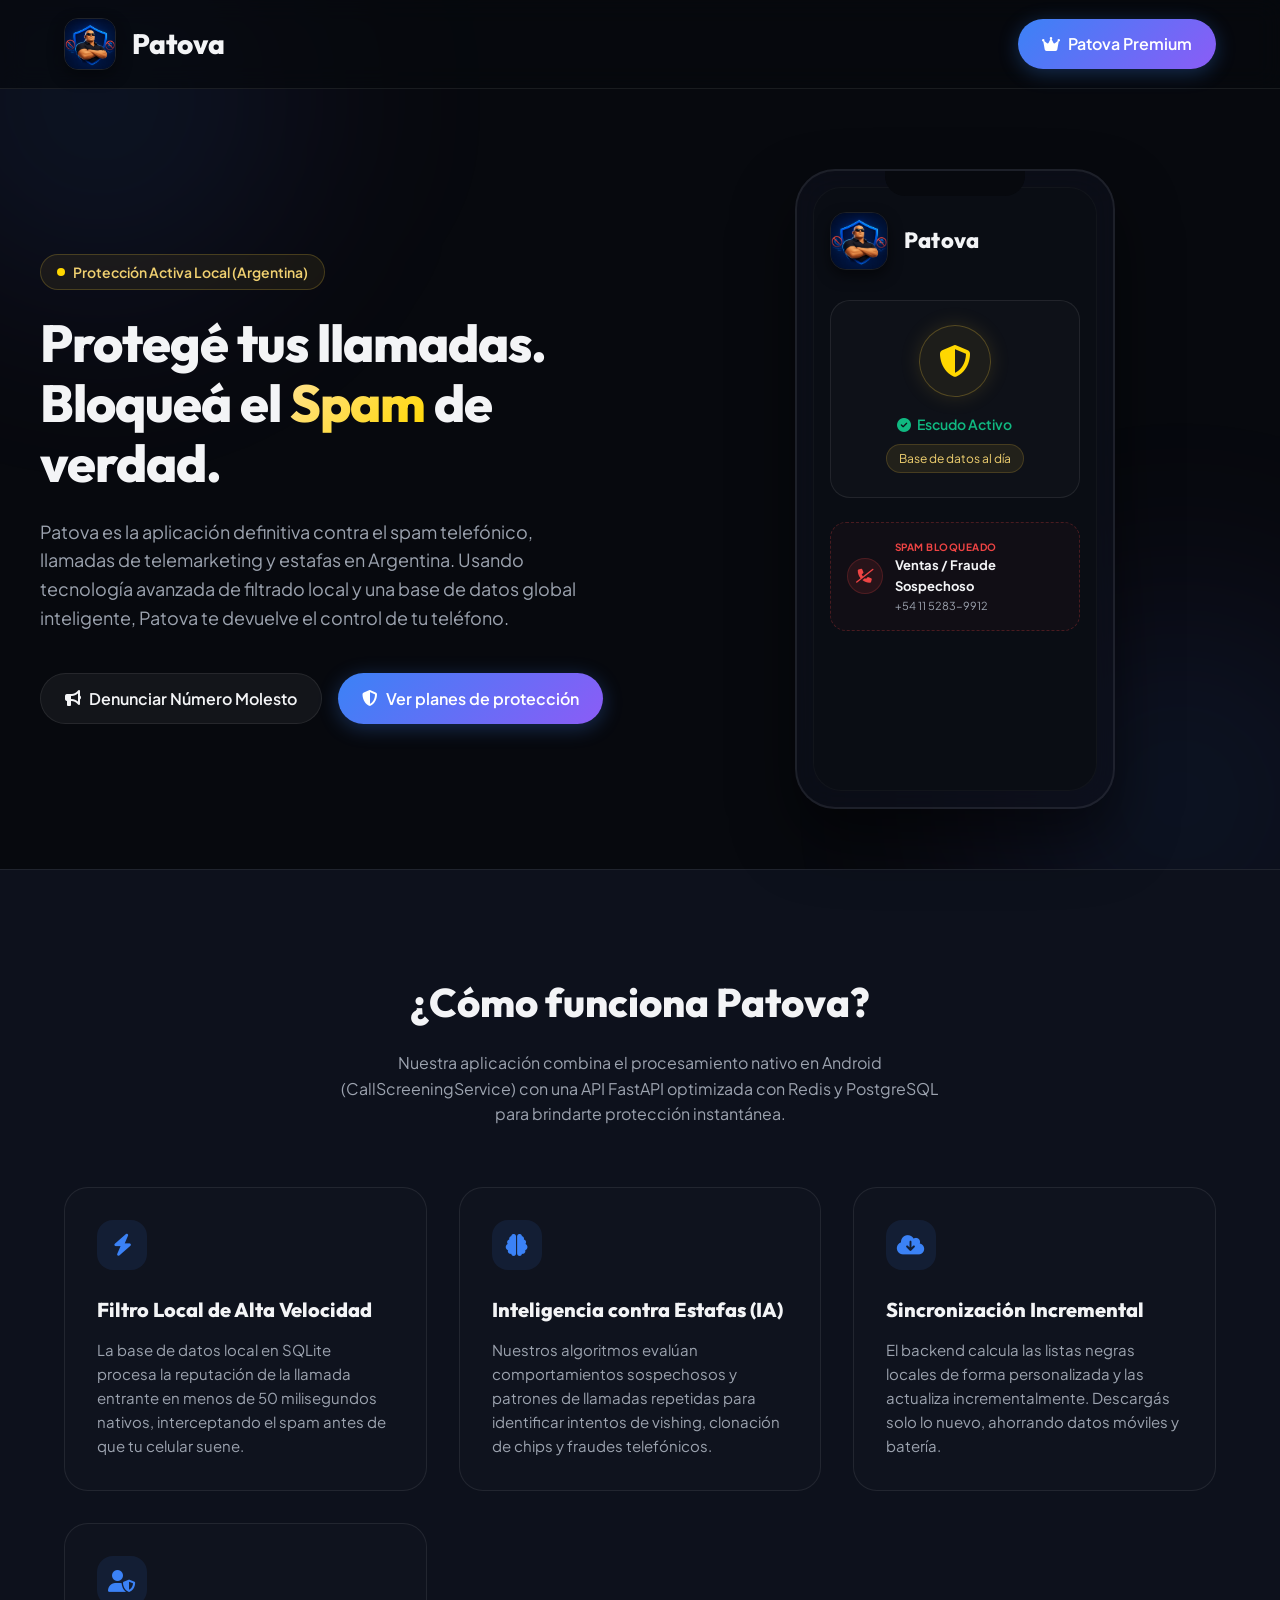
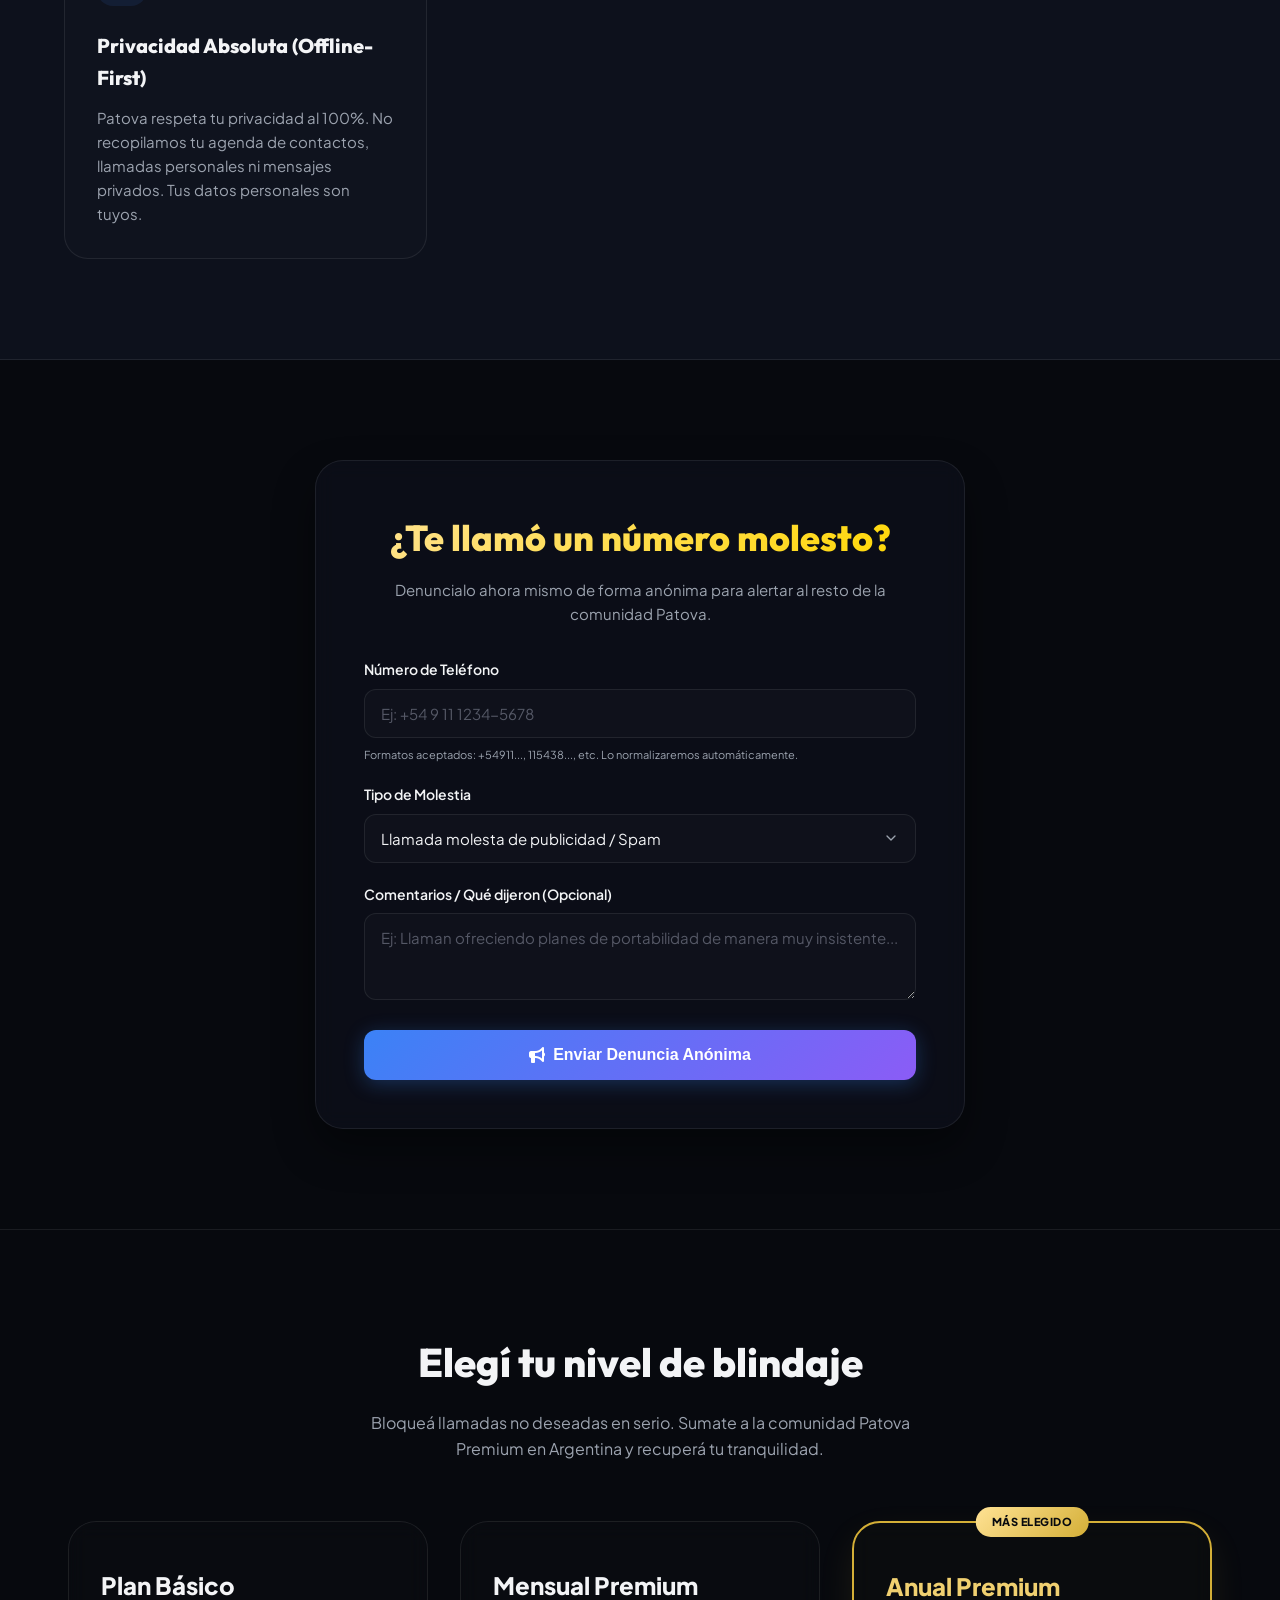
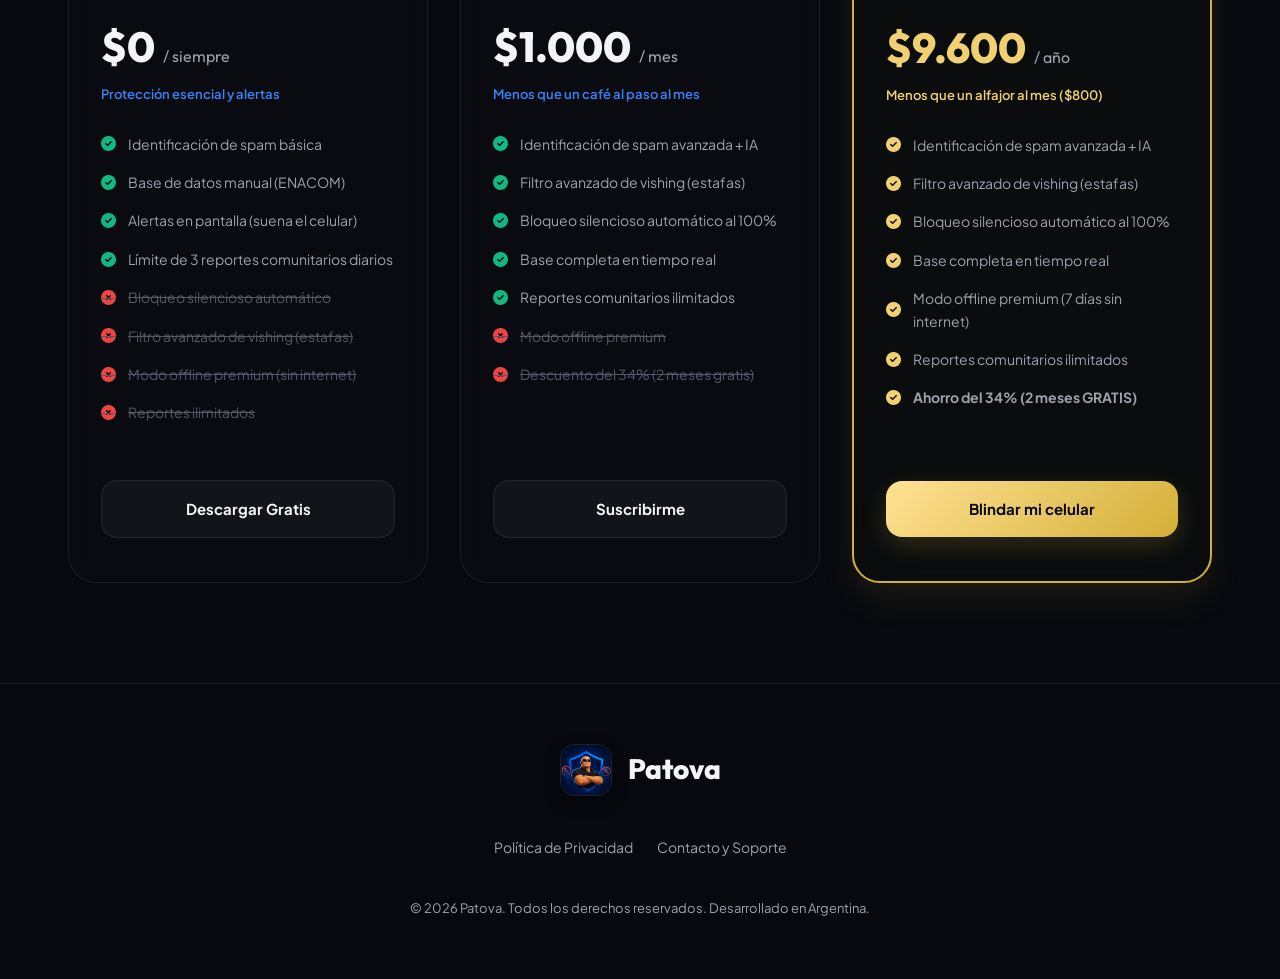
==== commit 4221ecbc: "feat: initialize landing page with responsive design and interactive UI mockups" ====
--- a/landing/index.html
+++ b/landing/index.html
@@ -1,5 +1,6 @@
 <!DOCTYPE html>
 <html lang="es">
+
 <head>
     <meta charset="UTF-8">
     <meta name="viewport" content="width=device-width, initial-scale=1.0">
@@ -7,10 +8,12 @@
     <!-- Google Fonts -->
     <link rel="preconnect" href="https://fonts.googleapis.com">
     <link rel="preconnect" href="https://fonts.gstatic.com" crossorigin>
-    <link href="https://fonts.googleapis.com/css2?family=Outfit:wght@300;400;600;800&family=Plus+Jakarta+Sans:wght@300;400;600;700&display=swap" rel="stylesheet">
+    <link
+        href="https://fonts.googleapis.com/css2?family=Outfit:wght@300;400;600;800&family=Plus+Jakarta+Sans:wght@300;400;600;700&display=swap"
+        rel="stylesheet">
     <!-- FontAwesome Icons -->
     <link rel="stylesheet" href="https://cdnjs.cloudflare.com/ajax/libs/font-awesome/6.4.0/css/all.min.css">
-    
+
     <style>
         :root {
             --bg-primary: #07090E;
@@ -40,7 +43,9 @@
             overflow-x: hidden;
         }
 
-        h1, h2, h3 {
+        h1,
+        h2,
+        h3 {
             font-family: 'Outfit', sans-serif;
             font-weight: 800;
         }
@@ -107,8 +112,8 @@
             height: 52px;
             width: 52px;
             border-radius: 14px;
-            box-shadow: 0 6px 16px rgba(0,0,0,0.4);
-            border: 1.5px solid rgba(255,255,255,0.1);
+            box-shadow: 0 6px 16px rgba(0, 0, 0, 0.4);
+            border: 1.5px solid rgba(255, 255, 255, 0.1);
             transition: transform 0.3s cubic-bezier(0.16, 1, 0.3, 1), box-shadow 0.3s ease;
         }
 
@@ -176,9 +181,20 @@
         }
 
         @keyframes pulse {
-            0% { transform: scale(0.9); opacity: 1; }
-            50% { transform: scale(1.4); opacity: 0.4; }
-            100% { transform: scale(0.9); opacity: 1; }
+            0% {
+                transform: scale(0.9);
+                opacity: 1;
+            }
+
+            50% {
+                transform: scale(1.4);
+                opacity: 0.4;
+            }
+
+            100% {
+                transform: scale(0.9);
+                opacity: 1;
+            }
         }
 
         .hero h1 {
@@ -216,7 +232,7 @@
             border: 2px solid var(--glass-border);
             backdrop-filter: blur(20px);
             padding: 16px;
-            box-shadow: 0 30px 60px rgba(0,0,0,0.5);
+            box-shadow: 0 30px 60px rgba(0, 0, 0, 0.5);
             position: relative;
             display: flex;
             flex-direction: column;
@@ -243,7 +259,7 @@
             display: flex;
             flex-direction: column;
             padding: 24px 16px;
-            border: 1px solid rgba(255,255,255,0.03);
+            border: 1px solid rgba(255, 255, 255, 0.03);
             position: relative;
         }
 
@@ -258,8 +274,8 @@
             width: 58px;
             height: 58px;
             border-radius: 16px;
-            box-shadow: 0 6px 14px rgba(0,0,0,0.5);
-            border: 1px solid rgba(255,255,255,0.08);
+            box-shadow: 0 6px 14px rgba(0, 0, 0, 0.5);
+            border: 1px solid rgba(255, 255, 255, 0.08);
         }
 
         .screen-title {
@@ -394,7 +410,7 @@
         }
 
         .feature-card {
-            background-color: rgba(255,255,255,0.01);
+            background-color: rgba(255, 255, 255, 0.01);
             border: 1px solid var(--glass-border);
             border-radius: 24px;
             padding: 32px;
@@ -404,7 +420,7 @@
         .feature-card:hover {
             transform: translateY(-5px);
             border-color: rgba(59, 130, 246, 0.3);
-            background-color: rgba(255,255,255,0.02);
+            background-color: rgba(255, 255, 255, 0.02);
         }
 
         .feature-icon {
@@ -641,7 +657,7 @@
             border-radius: 28px;
             max-width: 800px;
             position: relative;
-            box-shadow: 0 20px 50px rgba(0,0,0,0.5);
+            box-shadow: 0 20px 50px rgba(0, 0, 0, 0.5);
             text-align: left;
         }
 
@@ -693,15 +709,19 @@
                 text-align: center;
                 padding-top: 60px;
             }
+
             .hero-text {
                 max-width: 100%;
             }
+
             .hero h1 {
                 font-size: 40px;
             }
+
             .hero-mockup {
                 margin-top: 40px;
             }
+
             .pricing-grid {
                 flex-direction: column;
                 align-items: center;
@@ -818,11 +838,19 @@
         }
 
         @keyframes fadeIn {
-            from { opacity: 0; transform: translateY(10px); }
-            to { opacity: 1; transform: translateY(0); }
+            from {
+                opacity: 0;
+                transform: translateY(10px);
+            }
+
+            to {
+                opacity: 1;
+                transform: translateY(0);
+            }
         }
     </style>
 </head>
+
 <body>
     <div class="bg-glow glow-top-left"></div>
     <div class="bg-glow glow-bottom-right"></div>
@@ -846,9 +874,12 @@
                 <div class="pulse-dot"></div> Protección Activa Local (Argentina)
             </div>
             <h1>Protegé tus llamadas. Bloqueá el <span>Spam</span> de verdad.</h1>
-            <p>Patova es la aplicación definitiva contra el spam telefónico, llamadas de telemarketing y estafas en Argentina. Usando tecnología avanzada de filtrado local y una base de datos global inteligente, Patova te devuelve el control de tu teléfono.</p>
+            <p>Patova es la aplicación definitiva contra el spam telefónico, llamadas de telemarketing y estafas en
+                Argentina. Usando tecnología avanzada de filtrado local y una base de datos global inteligente, Patova
+                te devuelve el control de tu teléfono.</p>
             <div style="display: flex; gap: 16px; flex-wrap: wrap; justify-content: inherit;">
-                <a href="#report-spam" class="btn-premium" style="background: rgba(255,255,255,0.05); border: 1px solid var(--glass-border); box-shadow: none; color: var(--text-main);">
+                <a href="#report-spam" class="btn-premium"
+                    style="background: rgba(255,255,255,0.05); border: 1px solid var(--glass-border); box-shadow: none; color: var(--text-main);">
                     <i class="fa-solid fa-bullhorn"></i> Denunciar Número Molesto
                 </a>
                 <a href="#premium" class="btn-premium">
@@ -856,7 +887,7 @@
                 </a>
             </div>
         </div>
-        
+
         <div class="hero-mockup">
             <div class="phone-mockup">
                 <div class="phone-notch"></div>
@@ -865,7 +896,7 @@
                         <img class="screen-logo" src="patova-icon.png" alt="Patova App Logo">
                         <div class="screen-title">Patova</div>
                     </div>
-                    
+
                     <div class="shield-card">
                         <div class="shield-icon-container">
                             <i class="fa-solid fa-shield-halved"></i>
@@ -896,9 +927,10 @@
         <div class="container">
             <div class="section-title">
                 <h2>¿Cómo funciona Patova?</h2>
-                <p>Nuestra aplicación combina el procesamiento nativo en Android (CallScreeningService) con una API FastAPI optimizada con Redis y PostgreSQL para brindarte protección instantánea.</p>
+                <p>Nuestra aplicación combina el procesamiento nativo en Android (CallScreeningService) con una API
+                    FastAPI optimizada con Redis y PostgreSQL para brindarte protección instantánea.</p>
             </div>
-            
+
             <div class="features-grid">
                 <!-- Feature 1 -->
                 <div class="feature-card">
@@ -906,7 +938,8 @@
                         <i class="fa-solid fa-bolt"></i>
                     </div>
                     <h3>Filtro Local de Alta Velocidad</h3>
-                    <p>La base de datos local en SQLite procesa la reputación de la llamada entrante en menos de 50 milisegundos nativos, interceptando el spam antes de que tu celular suene.</p>
+                    <p>La base de datos local en SQLite procesa la reputación de la llamada entrante en menos de 50
+                        milisegundos nativos, interceptando el spam antes de que tu celular suene.</p>
                 </div>
                 <!-- Feature 2 -->
                 <div class="feature-card">
@@ -914,7 +947,8 @@
                         <i class="fa-solid fa-brain"></i>
                     </div>
                     <h3>Inteligencia contra Estafas (IA)</h3>
-                    <p>Nuestros algoritmos evalúan comportamientos sospechosos y patrones de llamadas repetidas para identificar intentos de vishing, clonación de chips y fraudes telefónicos.</p>
+                    <p>Nuestros algoritmos evalúan comportamientos sospechosos y patrones de llamadas repetidas para
+                        identificar intentos de vishing, clonación de chips y fraudes telefónicos.</p>
                 </div>
                 <!-- Feature 3 -->
                 <div class="feature-card">
@@ -922,7 +956,8 @@
                         <i class="fa-solid fa-cloud-arrow-down"></i>
                     </div>
                     <h3>Sincronización Incremental</h3>
-                    <p>El backend calcula las listas negras locales de forma personalizada y las actualiza incrementalmente. Descargás solo lo nuevo, ahorrando datos móviles y batería.</p>
+                    <p>El backend calcula las listas negras locales de forma personalizada y las actualiza
+                        incrementalmente. Descargás solo lo nuevo, ahorrando datos móviles y batería.</p>
                 </div>
                 <!-- Feature 4 -->
                 <div class="feature-card">
@@ -930,7 +965,8 @@
                         <i class="fa-solid fa-user-shield"></i>
                     </div>
                     <h3>Privacidad Absoluta (Offline-First)</h3>
-                    <p>Patova respeta tu privacidad al 100%. No recopilamos tu agenda de contactos, llamadas personales ni mensajes privados. Tus datos personales son tuyos.</p>
+                    <p>Patova respeta tu privacidad al 100%. No recopilamos tu agenda de contactos, llamadas personales
+                        ni mensajes privados. Tus datos personales son tuyos.</p>
                 </div>
             </div>
         </div>
@@ -941,15 +977,18 @@
         <div class="container">
             <div class="report-container">
                 <h2>¿Te llamó un número molesto?</h2>
-                <p class="desc">Denuncialo ahora mismo de forma anónima para alertar al resto de la comunidad Patova.</p>
-                
+                <p class="desc">Denuncialo ahora mismo de forma anónima para alertar al resto de la comunidad Patova.
+                </p>
+
                 <form id="publicReportForm" class="report-form">
                     <div class="form-group">
                         <label for="publicReportNumber">Número de Teléfono</label>
-                        <input type="text" id="publicReportNumber" class="form-control" placeholder="Ej: +54 9 11 1234-5678" required>
-                        <span style="font-size: 11px; color: var(--text-muted);">Formatos aceptados: +54911..., 115438..., etc. Lo normalizaremos automáticamente.</span>
+                        <input type="text" id="publicReportNumber" class="form-control"
+                            placeholder="Ej: +54 9 11 1234-5678" required>
+                        <span style="font-size: 11px; color: var(--text-muted);">Formatos aceptados: +54911...,
+                            115438..., etc. Lo normalizaremos automáticamente.</span>
                     </div>
-                    
+
                     <div class="form-group">
                         <label for="publicReportType">Tipo de Molestia</label>
                         <select id="publicReportType" class="form-control">
@@ -963,14 +1002,17 @@
 
                     <div class="form-group">
                         <label for="publicReportDesc">Comentarios / Qué dijeron (Opcional)</label>
-                        <textarea id="publicReportDesc" class="form-control" rows="3" placeholder="Ej: Llaman ofreciendo planes de portabilidad de manera muy insistente..." style="resize: vertical;"></textarea>
+                        <textarea id="publicReportDesc" class="form-control" rows="3"
+                            placeholder="Ej: Llaman ofreciendo planes de portabilidad de manera muy insistente..."
+                            style="resize: vertical;"></textarea>
                     </div>
-                    
-                    <button type="submit" id="publicReportBtn" class="btn-premium" style="width: 100%; justify-content: center; padding: 16px 24px; font-size: 16px; border: none; cursor: pointer; border-radius: 12px; margin-top: 10px;">
+
+                    <button type="submit" id="publicReportBtn" class="btn-premium"
+                        style="width: 100%; justify-content: center; padding: 16px 24px; font-size: 16px; border: none; cursor: pointer; border-radius: 12px; margin-top: 10px;">
                         <i class="fa-solid fa-bullhorn"></i> Enviar Denuncia Anónima
                     </button>
                 </form>
-                
+
                 <div id="publicReportToast" class="report-toast"></div>
             </div>
         </div>
@@ -981,7 +1023,8 @@
         <div class="container">
             <div class="section-title">
                 <h2>Elegí tu nivel de blindaje</h2>
-                <p>Bloqueá llamadas no deseadas en serio. Sumate a la comunidad Patova Premium en Argentina y recuperá tu tranquilidad.</p>
+                <p>Bloqueá llamadas no deseadas en serio. Sumate a la comunidad Patova Premium en Argentina y recuperá
+                    tu tranquilidad.</p>
             </div>
 
             <div class="pricing-grid">
@@ -990,15 +1033,17 @@
                     <div class="plan-name">Plan Básico</div>
                     <div class="plan-price">$0 <span>/ siempre</span></div>
                     <div class="plan-anchor">Protección esencial y alertas</div>
-                    
+
                     <ul class="plan-features">
                         <li><i class="fa-solid fa-circle-check"></i> Identificación de spam básica</li>
                         <li><i class="fa-solid fa-circle-check"></i> Base de datos manual (ENACOM)</li>
                         <li><i class="fa-solid fa-circle-check"></i> Alertas en pantalla (suena el celular)</li>
                         <li><i class="fa-solid fa-circle-check"></i> Límite de 3 reportes comunitarios diarios</li>
                         <li class="excluded"><i class="fa-solid fa-circle-xmark"></i> Bloqueo silencioso automático</li>
-                        <li class="excluded"><i class="fa-solid fa-circle-xmark"></i> Filtro avanzado de vishing (estafas)</li>
-                        <li class="excluded"><i class="fa-solid fa-circle-xmark"></i> Modo offline premium (sin internet)</li>
+                        <li class="excluded"><i class="fa-solid fa-circle-xmark"></i> Filtro avanzado de vishing
+                            (estafas)</li>
+                        <li class="excluded"><i class="fa-solid fa-circle-xmark"></i> Modo offline premium (sin
+                            internet)</li>
                         <li class="excluded"><i class="fa-solid fa-circle-xmark"></i> Reportes ilimitados</li>
                     </ul>
 
@@ -1010,7 +1055,7 @@
                     <div class="plan-name">Mensual Premium</div>
                     <div class="plan-price">$1.000 <span>/ mes</span></div>
                     <div class="plan-anchor">Menos que un café al paso al mes</div>
-                    
+
                     <ul class="plan-features">
                         <li><i class="fa-solid fa-circle-check"></i> Identificación de spam avanzada + IA</li>
                         <li><i class="fa-solid fa-circle-check"></i> Filtro avanzado de vishing (estafas)</li>
@@ -1018,7 +1063,8 @@
                         <li><i class="fa-solid fa-circle-check"></i> Base completa en tiempo real</li>
                         <li><i class="fa-solid fa-circle-check"></i> Reportes comunitarios ilimitados</li>
                         <li class="excluded"><i class="fa-solid fa-circle-xmark"></i> Modo offline premium</li>
-                        <li class="excluded"><i class="fa-solid fa-circle-xmark"></i> Descuento del 34% (2 meses gratis)</li>
+                        <li class="excluded"><i class="fa-solid fa-circle-xmark"></i> Descuento del 34% (2 meses gratis)
+                        </li>
                     </ul>
 
                     <a href="#" class="btn-pricing">Suscribirme</a>
@@ -1030,15 +1076,22 @@
                     <div class="plan-name" style="color: #F0D070;">Anual Premium</div>
                     <div class="plan-price">$9.600 <span>/ año</span></div>
                     <div class="plan-anchor">Menos que un alfajor al mes ($800)</div>
-                    
+
                     <ul class="plan-features">
-                        <li><i class="fa-solid fa-circle-check" style="color: #F0D070;"></i> Identificación de spam avanzada + IA</li>
-                        <li><i class="fa-solid fa-circle-check" style="color: #F0D070;"></i> Filtro avanzado de vishing (estafas)</li>
-                        <li><i class="fa-solid fa-circle-check" style="color: #F0D070;"></i> Bloqueo silencioso automático al 100%</li>
-                        <li><i class="fa-solid fa-circle-check" style="color: #F0D070;"></i> Base completa en tiempo real</li>
-                        <li><i class="fa-solid fa-circle-check" style="color: #F0D070;"></i> Modo offline premium (7 días sin internet)</li>
-                        <li><i class="fa-solid fa-circle-check" style="color: #F0D070;"></i> Reportes comunitarios ilimitados</li>
-                        <li><i class="fa-solid fa-circle-check" style="color: #F0D070;"></i> <strong>Ahorro del 34% (2 meses GRATIS)</strong></li>
+                        <li><i class="fa-solid fa-circle-check" style="color: #F0D070;"></i> Identificación de spam
+                            avanzada + IA</li>
+                        <li><i class="fa-solid fa-circle-check" style="color: #F0D070;"></i> Filtro avanzado de vishing
+                            (estafas)</li>
+                        <li><i class="fa-solid fa-circle-check" style="color: #F0D070;"></i> Bloqueo silencioso
+                            automático al 100%</li>
+                        <li><i class="fa-solid fa-circle-check" style="color: #F0D070;"></i> Base completa en tiempo
+                            real</li>
+                        <li><i class="fa-solid fa-circle-check" style="color: #F0D070;"></i> Modo offline premium (7
+                            días sin internet)</li>
+                        <li><i class="fa-solid fa-circle-check" style="color: #F0D070;"></i> Reportes comunitarios
+                            ilimitados</li>
+                        <li><i class="fa-solid fa-circle-check" style="color: #F0D070;"></i> <strong>Ahorro del 34% (2
+                                meses GRATIS)</strong></li>
                     </ul>
 
                     <a href="#" class="btn-pricing highlighted">Blindar mi celular</a>
@@ -1069,38 +1122,54 @@
             <span class="close-modal" onclick="closeModal()">&times;</span>
             <h2>Política de Privacidad</h2>
             <p><strong>Última actualización: 30 de mayo de 2026</strong></p>
-            <p>En Patova, nos tomamos muy en serio la privacidad y seguridad de tus datos. Esta Política de Privacidad detalla cómo recopilamos, utilizamos y protegemos la información cuando utilizas nuestra aplicación móvil y nuestros servicios de backend.</p>
-            
+            <p>En Patova, nos tomamos muy en serio la privacidad y seguridad de tus datos. Esta Política de Privacidad
+                detalla cómo recopilamos, utilizamos y protegemos la información cuando utilizas nuestra aplicación
+                móvil y nuestros servicios de backend.</p>
+
             <h3>1. Información que recopilamos</h3>
-            <p>Para brindarte el servicio de identificación y bloqueo de spam, Patova recopila y procesa únicamente la siguiente información:</p>
+            <p>Para brindarte el servicio de identificación y bloqueo de spam, Patova recopila y procesa únicamente la
+                siguiente información:</p>
             <ul>
-                <li><strong>Números de llamadas entrantes:</strong> Cuando recibes una llamada, la aplicación móvil procesa de manera estrictamente local en la base de datos SQLite el número entrante para compararlo con su lista de reputación. Solo los números reportados como SPAM o sospechosos son analizados asíncronamente.</li>
-                <li><strong>Datos de reportes de Spam:</strong> Cuando reportas manualmente un número molesto, recopilamos ese número, la categoría seleccionada y la fecha del reporte.</li>
-                <li><strong>Identificador de dispositivo único anonimizado:</strong> Generamos un identificador único anonimizado al instalar la app para prevenir abusos y reportes fraudulentos de spam.</li>
+                <li><strong>Números de llamadas entrantes:</strong> Cuando recibes una llamada, la aplicación móvil
+                    procesa de manera estrictamente local en la base de datos SQLite el número entrante para compararlo
+                    con su lista de reputación. Solo los números reportados como SPAM o sospechosos son analizados
+                    asíncronamente.</li>
+                <li><strong>Datos de reportes de Spam:</strong> Cuando reportas manualmente un número molesto,
+                    recopilamos ese número, la categoría seleccionada y la fecha del reporte.</li>
+                <li><strong>Identificador de dispositivo único anonimizado:</strong> Generamos un identificador único
+                    anonimizado al instalar la app para prevenir abusos y reportes fraudulentos de spam.</li>
             </ul>
 
             <h3>2. Información que NO recopilamos</h3>
             <p>Patova está construida bajo la filosofía offline-first y privacidad por diseño:</p>
             <ul>
-                <li><strong>NO recopilamos ni subimos tu agenda de contactos</strong> personales a nuestros servidores.</li>
-                <li><strong>NO grabamos</strong> tus llamadas telefónicas ni almacenamos el contenido de las mismas.</li>
+                <li><strong>NO recopilamos ni subimos tu agenda de contactos</strong> personales a nuestros servidores.
+                </li>
+                <li><strong>NO grabamos</strong> tus llamadas telefónicas ni almacenamos el contenido de las mismas.
+                </li>
                 <li><strong>NO recopilamos</strong> ni leemos tus mensajes de texto (SMS).</li>
-                <li><strong>NO vendemos</strong> ni alquilamos tus datos personales a empresas de publicidad ni a terceros.</li>
+                <li><strong>NO vendemos</strong> ni alquilamos tus datos personales a empresas de publicidad ni a
+                    terceros.</li>
             </ul>
 
             <h3>3. Uso de la Información</h3>
             <p>Utilizamos la información recopilada exclusivamente para:</p>
             <ul>
-                <li>Alimentar el motor de reputación global de números sospechosos y mejorar la efectividad del bloqueo de spam.</li>
-                <li>Procesar de forma segura tu suscripción premium a través de nuestro integrador oficial de pagos (Mercado Pago).</li>
+                <li>Alimentar el motor de reputación global de números sospechosos y mejorar la efectividad del bloqueo
+                    de spam.</li>
+                <li>Procesar de forma segura tu suscripción premium a través de nuestro integrador oficial de pagos
+                    (Mercado Pago).</li>
                 <li>Dar soporte y responder a tus consultas técnicas.</li>
             </ul>
 
             <h3>4. Seguridad de los datos</h3>
-            <p>Todos los tráficos de datos entre la aplicación móvil de Patova y nuestro servidor backend se realizan bajo el protocolo seguro y cifrado HTTPS (TLS). Las suscripciones y datos de cobros son gestionados de forma completamente segura directamente por las pasarelas oficiales de Mercado Pago.</p>
+            <p>Todos los tráficos de datos entre la aplicación móvil de Patova y nuestro servidor backend se realizan
+                bajo el protocolo seguro y cifrado HTTPS (TLS). Las suscripciones y datos de cobros son gestionados de
+                forma completamente segura directamente por las pasarelas oficiales de Mercado Pago.</p>
 
             <h3>5. Contacto</h3>
-            <p>Si tienes alguna pregunta o inquietud respecto a nuestra política de privacidad, puedes contactarnos directamente enviando un correo electrónico a <strong>soporte@patova.com.ar</strong>.</p>
+            <p>Si tienes alguna pregunta o inquietud respecto a nuestra política de privacidad, puedes contactarnos
+                directamente enviando un correo electrónico a <strong>soporte@patova.com.ar</strong>.</p>
         </div>
     </div>
 
@@ -1118,7 +1187,7 @@
         }
 
         // Close modal if user clicks outside of the modal box
-        window.onclick = function(event) {
+        window.onclick = function (event) {
             if (event.target == modal) {
                 closeModal();
             }
@@ -1165,7 +1234,7 @@
                 backendUrl = "http://127.0.0.1:8000";
             } else {
                 // Dominio de producción (modificar según corresponda)
-                backendUrl = "https://api.patova.com.ar";
+                backendUrl = "https://patova-api-253350661454.southamerica-east1.run.app";
             }
 
             form.addEventListener("submit", async (e) => {
@@ -1213,4 +1282,5 @@
         });
     </script>
 </body>
-</html>
+
+</html>
